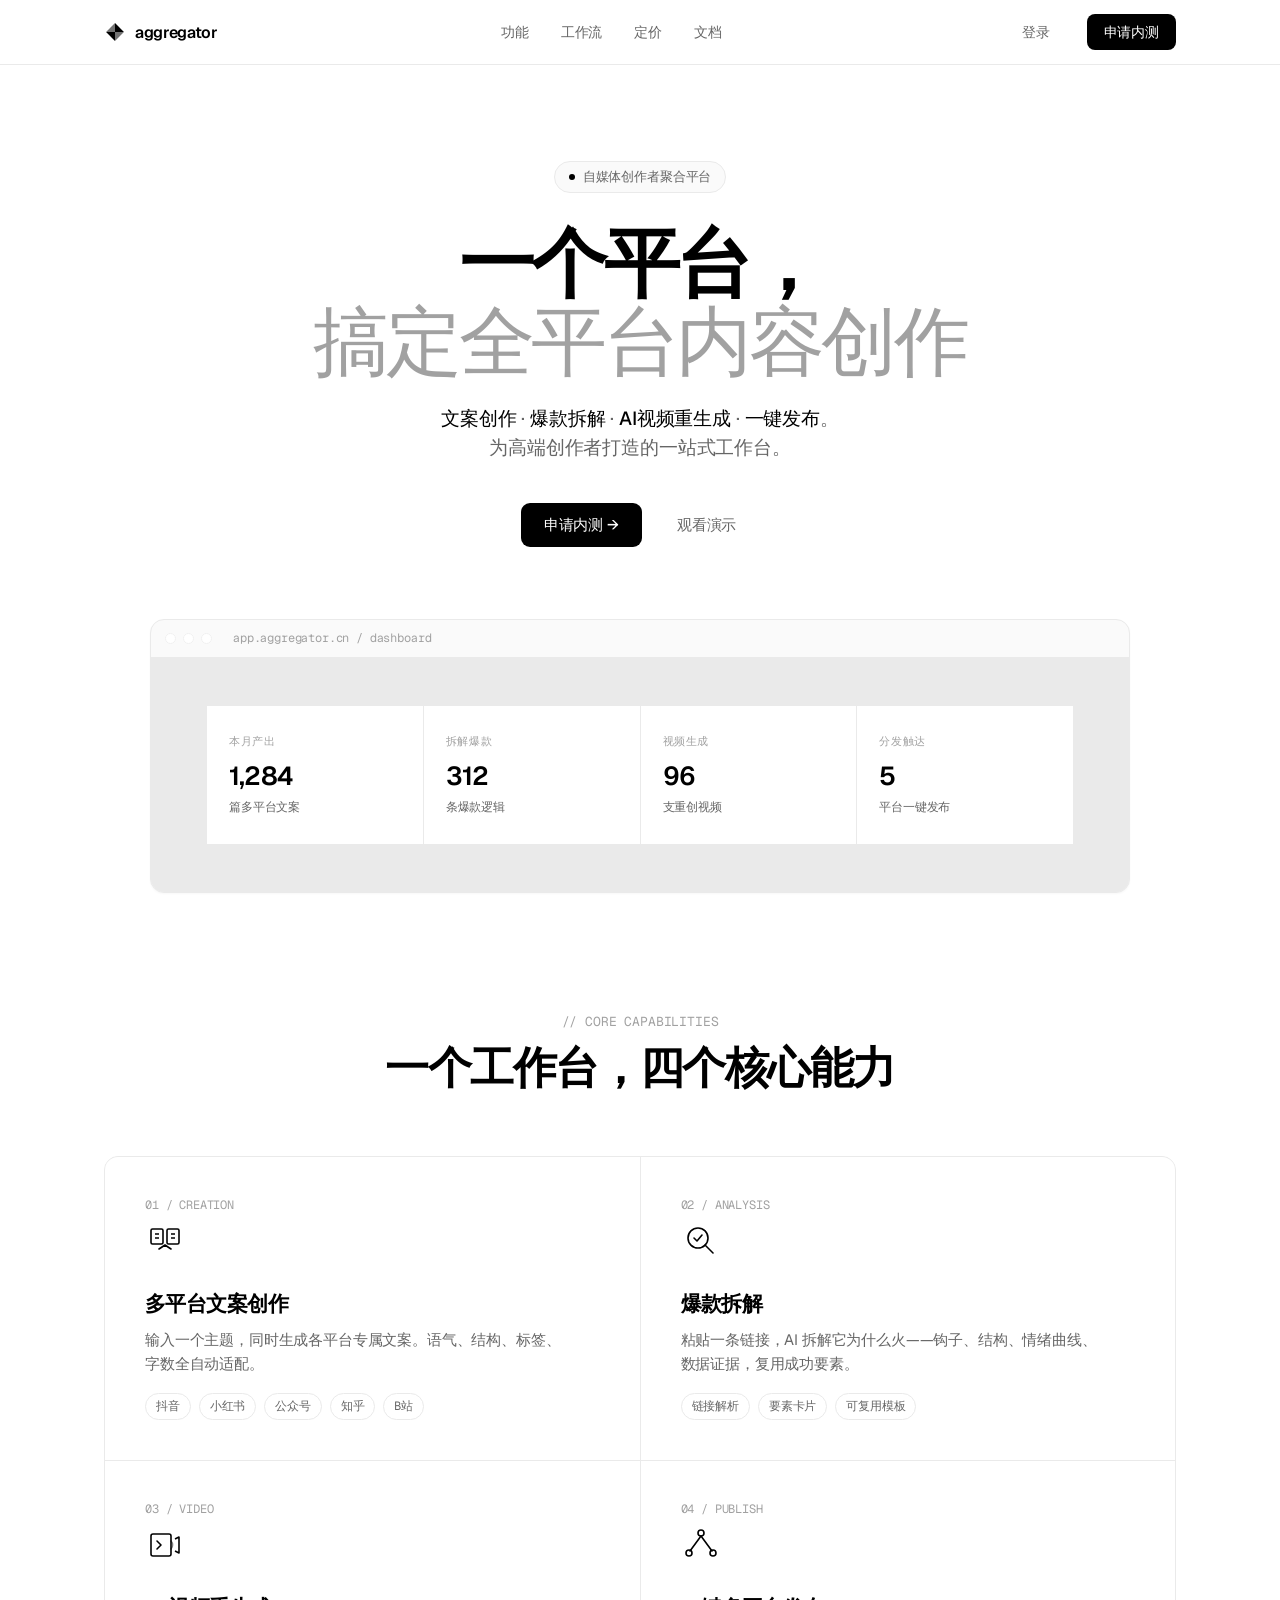
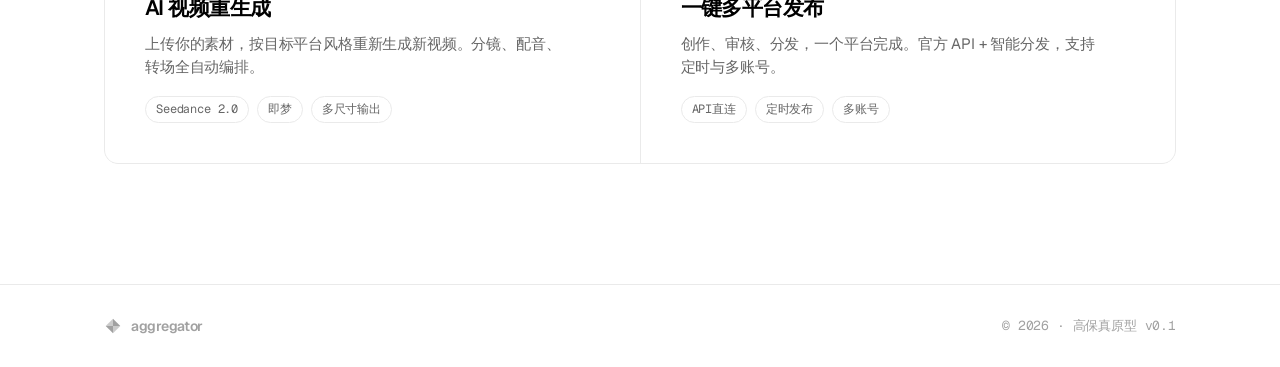
==== prototype/index.html @ a165f109 "feat: 初始化项目 - 高保真原型首屏 + 架构方案 - doc/: 完整技术架构方案 v2（Demo优先·聚合核心） - prototype/index.html: Vercel黑白极简风格首屏" ====
<!DOCTYPE html>
<!--
  aggregator · 首屏 Landing 高保真原型 (Junior pass)
  ============================================================
  ASSUMPTIONS（先说假设，等你确认再迭代）：
  1. 产品名暂用 "aggregator"，Logo 用四瓣风车几何（四向汇聚=聚合）
  2. 风格锁定 Vercel 黑白极简：#000/#FFF/灰阶、Geist 字体、大留白、1px线、负字距、无渐变无emoji
  3. CTA 走"申请内测"（高端产品调性）+ "观看演示"次按钮
  4. 价值主张文案为初稿，待你定稿（见 H1/sub）
  5. 平台图标用黑白几何 SVG，不用 emoji（反 AI slop）
  6. 首屏只做：Nav + Hero + 四功能卡片，后续页（拆解/创作/发布工作台）确认风格后再做
  ============================================================
-->
<html lang="zh-CN">
<head>
<meta charset="UTF-8">
<meta name="viewport" content="width=device-width, initial-scale=1.0">
<title>aggregator — 自媒体创作者聚合平台</title>
<link rel="preconnect" href="https://fonts.googleapis.com">
<link rel="preconnect" href="https://fonts.gstatic.com" crossorigin>
<link href="https://fonts.googleapis.com/css2?family=Geist:wght@100..900&family=Geist+Mono:wght@100..900&display=swap" rel="stylesheet">
<style>
  :root{
    --bg:#fff; --fg:#000; --muted:#666; --faint:#a1a1a1;
    --line:#eaeaea; --line2:#f0f0f0; --hover:#fafafa;
    --ink:#0a0a0a;
  }
  *{margin:0;padding:0;box-sizing:border-box}
  html{scroll-behavior:smooth}
  body{
    font-family:'Geist',-apple-system,BlinkMacSystemFont,'Segoe UI',sans-serif;
    background:var(--bg); color:var(--fg);
    -webkit-font-smoothing:antialiased; text-rendering:optimizeLegibility;
    font-feature-settings:"ss01","cv11";
    letter-spacing:-0.01em;
  }
  a{color:inherit;text-decoration:none}
  .mono{font-family:'Geist Mono',monospace}

  /* ---------- Nav ---------- */
  nav{
    position:sticky; top:0; z-index:50;
    backdrop-filter:saturate(180%) blur(12px);
    background:rgba(255,255,255,0.72);
    border-bottom:1px solid var(--line);
  }
  .nav-inner{
    max-width:1120px; margin:0 auto; height:64px;
    padding:0 24px; display:flex; align-items:center; justify-content:space-between;
  }
  .brand{display:flex;align-items:center;gap:9px;font-weight:600;font-size:16px;letter-spacing:-0.02em}
  .brand svg{width:22px;height:22px}
  .nav-links{display:flex;gap:32px;font-size:14px;color:var(--muted)}
  .nav-links a:hover{color:var(--fg)}
  .nav-right{display:flex;align-items:center;gap:20px;font-size:14px}
  .btn{
    display:inline-flex;align-items:center;gap:6px;
    height:36px; padding:0 16px; border-radius:8px;
    font-size:14px; font-weight:500; cursor:pointer;
    transition:all .15s ease; border:1px solid transparent;
  }
  .btn-dark{background:var(--fg);color:#fff}
  .btn-dark:hover{background:#222;transform:translateY(-1px)}
  .btn-ghost{color:var(--muted)}
  .btn-ghost:hover{color:var(--fg)}

  /* ---------- Hero ---------- */
  .hero{
    max-width:1120px; margin:0 auto; padding:96px 24px 80px;
    text-align:center; position:relative;
  }
  .eyebrow{
    display:inline-flex; align-items:center; gap:8px;
    font-size:13px; color:var(--muted); font-weight:500;
    padding:6px 14px; border:1px solid var(--line); border-radius:999px;
    margin-bottom:32px;
    background:var(--hover);
  }
  .eyebrow .dot{width:6px;height:6px;border-radius:50%;background:var(--fg)}
  h1{
    font-size:clamp(40px,7vw,76px); line-height:1.02; font-weight:600;
    letter-spacing:-0.045em; margin-bottom:24px;
  }
  h1 .accent{color:var(--faint); font-weight:300}
  .sub{
    font-size:19px; line-height:1.55; color:var(--muted);
    max-width:580px; margin:0 auto 40px; font-weight:400;
  }
  .sub b{color:var(--fg);font-weight:500}
  .cta-row{display:flex;gap:12px;justify-content:center;align-items:center}
  .btn-lg{height:44px;padding:0 22px;font-size:15px;border-radius:9px}

  /* 产品预览框（克制线框，不编造截图） */
  .preview{
    max-width:980px; margin:72px auto 0;
    border:1px solid var(--line); border-radius:14px; overflow:hidden;
    background:var(--hover); box-shadow:0 1px 2px rgba(0,0,0,.03);
  }
  .preview-bar{
    height:38px; border-bottom:1px solid var(--line);
    display:flex; align-items:center; gap:7px; padding:0 14px;
  }
  .preview-bar i{width:11px;height:11px;border-radius:50%;border:1px solid var(--line2);background:#fff}
  .preview-bar .url{
    margin-left:14px; font-size:12px; color:var(--faint);
    font-family:'Geist Mono',monospace;
  }
  .preview-body{
    padding:48px 56px; display:grid; grid-template-columns:repeat(4,1fr); gap:1px;
    background:var(--line);
  }
  .preview-cell{background:#fff;padding:28px 22px;text-align:left}
  .preview-cell .k{font-size:11px;color:var(--faint);text-transform:uppercase;letter-spacing:.06em;font-family:'Geist Mono',monospace;margin-bottom:10px}
  .preview-cell .v{font-size:26px;font-weight:600;letter-spacing:-0.03em}
  .preview-cell .d{font-size:12px;color:var(--muted);margin-top:6px}

  /* ---------- Features ---------- */
  .features{max-width:1120px;margin:0 auto;padding:40px 24px 120px}
  .section-head{text-align:center;margin-bottom:64px}
  .section-head .label{font-size:13px;color:var(--faint);font-family:'Geist Mono',monospace;margin-bottom:14px}
  .section-head h2{font-size:clamp(28px,4vw,44px);font-weight:600;letter-spacing:-0.035em;line-height:1.1}
  .grid{display:grid;grid-template-columns:repeat(2,1fr);gap:1px;background:var(--line);border:1px solid var(--line);border-radius:14px;overflow:hidden}
  .card{background:#fff;padding:40px;transition:background .2s ease;cursor:pointer}
  .card:hover{background:var(--hover)}
  .card-ico{width:40px;height:40px;margin-bottom:24px;color:var(--fg)}
  .card .num{font-size:12px;font-family:'Geist Mono',monospace;color:var(--faint);margin-bottom:8px}
  .card h3{font-size:21px;font-weight:600;letter-spacing:-0.025em;margin-bottom:10px}
  .card p{font-size:15px;line-height:1.55;color:var(--muted);max-width:42ch}
  .card .platforms{display:flex;gap:8px;margin-top:18px;flex-wrap:wrap}
  .tag{font-size:12px;color:var(--muted);padding:4px 10px;border:1px solid var(--line);border-radius:999px;font-family:'Geist Mono',monospace}

  /* ---------- Footer ---------- */
  footer{border-top:1px solid var(--line)}
  .foot-inner{max-width:1120px;margin:0 auto;padding:32px 24px;display:flex;justify-content:space-between;align-items:center;font-size:13px;color:var(--faint)}
  .foot-inner .mono{font-family:'Geist Mono',monospace}

  /* 响应式 */
  @media(max-width:760px){
    .nav-links{display:none}
    .preview-body{grid-template-columns:repeat(2,1fr);padding:24px}
    .grid{grid-template-columns:1fr}
    .cta-row{flex-direction:column}
  }
</style>
</head>
<body>

<!-- ========== NAV ========== -->
<nav>
  <div class="nav-inner">
    <a href="#" class="brand">
      <!-- 四瓣风车 Logo：四向汇聚 = 聚合 -->
      <svg viewBox="0 0 32 32" fill="none">
        <path d="M16 3 L29 16 L16 16 Z" fill="currentColor"/>
        <path d="M29 16 L16 29 L16 16 Z" fill="currentColor" opacity=".55"/>
        <path d="M16 29 L3 16 L16 16 Z" fill="currentColor"/>
        <path d="M3 16 L16 3 L16 16 Z" fill="currentColor" opacity=".55"/>
      </svg>
      aggregator
    </a>
    <div class="nav-links">
      <a href="#features">功能</a>
      <a href="#">工作流</a>
      <a href="#">定价</a>
      <a href="#">文档</a>
    </div>
    <div class="nav-right">
      <a href="#" class="btn-ghost btn">登录</a>
      <a href="#" class="btn btn-dark">申请内测</a>
    </div>
  </div>
</nav>

<!-- ========== HERO ========== -->
<section class="hero">
  <span class="eyebrow"><span class="dot"></span> 自媒体创作者聚合平台</span>
  <h1>一个平台，<br><span class="accent">搞定全平台内容创作</span></h1>
  <p class="sub">
    <b>文案创作</b> · <b>爆款拆解</b> · <b>AI视频重生成</b> · <b>一键发布</b>。<br>
    为高端创作者打造的一站式工作台。
  </p>
  <div class="cta-row">
    <a href="#" class="btn btn-dark btn-lg">申请内测 →</a>
    <a href="#" class="btn-ghost btn btn-lg">观看演示</a>
  </div>

  <!-- 克制的产品预览：线框 + 占位指标，不编造 UI 截图 -->
  <div class="preview">
    <div class="preview-bar">
      <i></i><i></i><i></i>
      <span class="url">app.aggregator.cn / dashboard</span>
    </div>
    <div class="preview-body">
      <div class="preview-cell">
        <div class="k">本月产出</div><div class="v">1,284</div><div class="d">篇多平台文案</div>
      </div>
      <div class="preview-cell">
        <div class="k">拆解爆款</div><div class="v">312</div><div class="d">条爆款逻辑</div>
      </div>
      <div class="preview-cell">
        <div class="k">视频生成</div><div class="v">96</div><div class="d">支重创视频</div>
      </div>
      <div class="preview-cell">
        <div class="k">分发触达</div><div class="v">5</div><div class="d">平台一键发布</div>
      </div>
    </div>
  </div>
</section>

<!-- ========== FEATURES ========== -->
<section class="features" id="features">
  <div class="section-head">
    <div class="label">// CORE CAPABILITIES</div>
    <h2>一个工作台，四个核心能力</h2>
  </div>

  <div class="grid">

    <!-- 卡片 1：多平台文案创作 -->
    <div class="card">
      <div class="num">01 / CREATION</div>
      <svg class="card-ico" viewBox="0 0 40 40" fill="none" stroke="currentColor" stroke-width="1.6">
        <rect x="6" y="8" width="12" height="15" rx="1.5"/>
        <rect x="22" y="8" width="12" height="15" rx="1.5"/>
        <path d="M10 13h4 M10 17h4 M26 13h4 M26 17h4"/>
        <path d="M14 28l6-4 6 4" stroke-linecap="round"/>
      </svg>
      <h3>多平台文案创作</h3>
      <p>输入一个主题，同时生成各平台专属文案。语气、结构、标签、字数全自动适配。</p>
      <div class="platforms">
        <span class="tag">抖音</span><span class="tag">小红书</span><span class="tag">公众号</span><span class="tag">知乎</span><span class="tag">B站</span>
      </div>
    </div>

    <!-- 卡片 2：爆款拆解 -->
    <div class="card">
      <div class="num">02 / ANALYSIS</div>
      <svg class="card-ico" viewBox="0 0 40 40" fill="none" stroke="currentColor" stroke-width="1.6">
        <circle cx="17" cy="17" r="10"/>
        <path d="M24 24l8 8" stroke-linecap="round"/>
        <path d="M13 17l3 3 5-6" stroke-linecap="round" stroke-linejoin="round"/>
      </svg>
      <h3>爆款拆解</h3>
      <p>粘贴一条链接，AI 拆解它为什么火——钩子、结构、情绪曲线、数据证据，复用成功要素。</p>
      <div class="platforms">
        <span class="tag">链接解析</span><span class="tag">要素卡片</span><span class="tag">可复用模板</span>
      </div>
    </div>

    <!-- 卡片 3：AI 视频重生成 -->
    <div class="card">
      <div class="num">03 / VIDEO</div>
      <svg class="card-ico" viewBox="0 0 40 40" fill="none" stroke="currentColor" stroke-width="1.6">
        <rect x="6" y="9" width="20" height="22" rx="2"/>
        <path d="M12 16l4 4-4 4" stroke-linecap="round" stroke-linejoin="round"/>
        <path d="M30 14l4-2v16l-4-2" stroke-linejoin="round"/>
        <path d="M26 24a6 6 0 000-8" stroke-linecap="round" opacity=".5"/>
      </svg>
      <h3>AI 视频重生成</h3>
      <p>上传你的素材，按目标平台风格重新生成新视频。分镜、配音、转场全自动编排。</p>
      <div class="platforms">
        <span class="tag">Seedance 2.0</span><span class="tag">即梦</span><span class="tag">多尺寸输出</span>
      </div>
    </div>

    <!-- 卡片 4：一键发布 -->
    <div class="card">
      <div class="num">04 / PUBLISH</div>
      <svg class="card-ico" viewBox="0 0 40 40" fill="none" stroke="currentColor" stroke-width="1.6">
        <circle cx="20" cy="8" r="3"/>
        <circle cx="8" cy="28" r="3"/>
        <circle cx="32" cy="28" r="3"/>
        <path d="M20 11v0 M20 11L9 26 M20 11l11 15" stroke-linecap="round"/>
      </svg>
      <h3>一键多平台发布</h3>
      <p>创作、审核、分发，一个平台完成。官方 API + 智能分发，支持定时与多账号。</p>
      <div class="platforms">
        <span class="tag">API直连</span><span class="tag">定时发布</span><span class="tag">多账号</span>
      </div>
    </div>

  </div>
</section>

<!-- ========== FOOTER ========== -->
<footer>
  <div class="foot-inner">
    <div class="brand" style="font-size:14px">
      <svg viewBox="0 0 32 32" style="width:18px;height:18px"><path d="M16 3 L29 16 L16 16 Z" fill="currentColor"/><path d="M29 16 L16 29 L16 16 Z" fill="currentColor" opacity=".55"/><path d="M16 29 L3 16 L16 16 Z" fill="currentColor"/><path d="M3 16 L16 3 L16 16 Z" fill="currentColor" opacity=".55"/></svg>
      aggregator
    </div>
    <div class="mono">© 2026 · 高保真原型 v0.1</div>
  </div>
</footer>

</body>
</html>
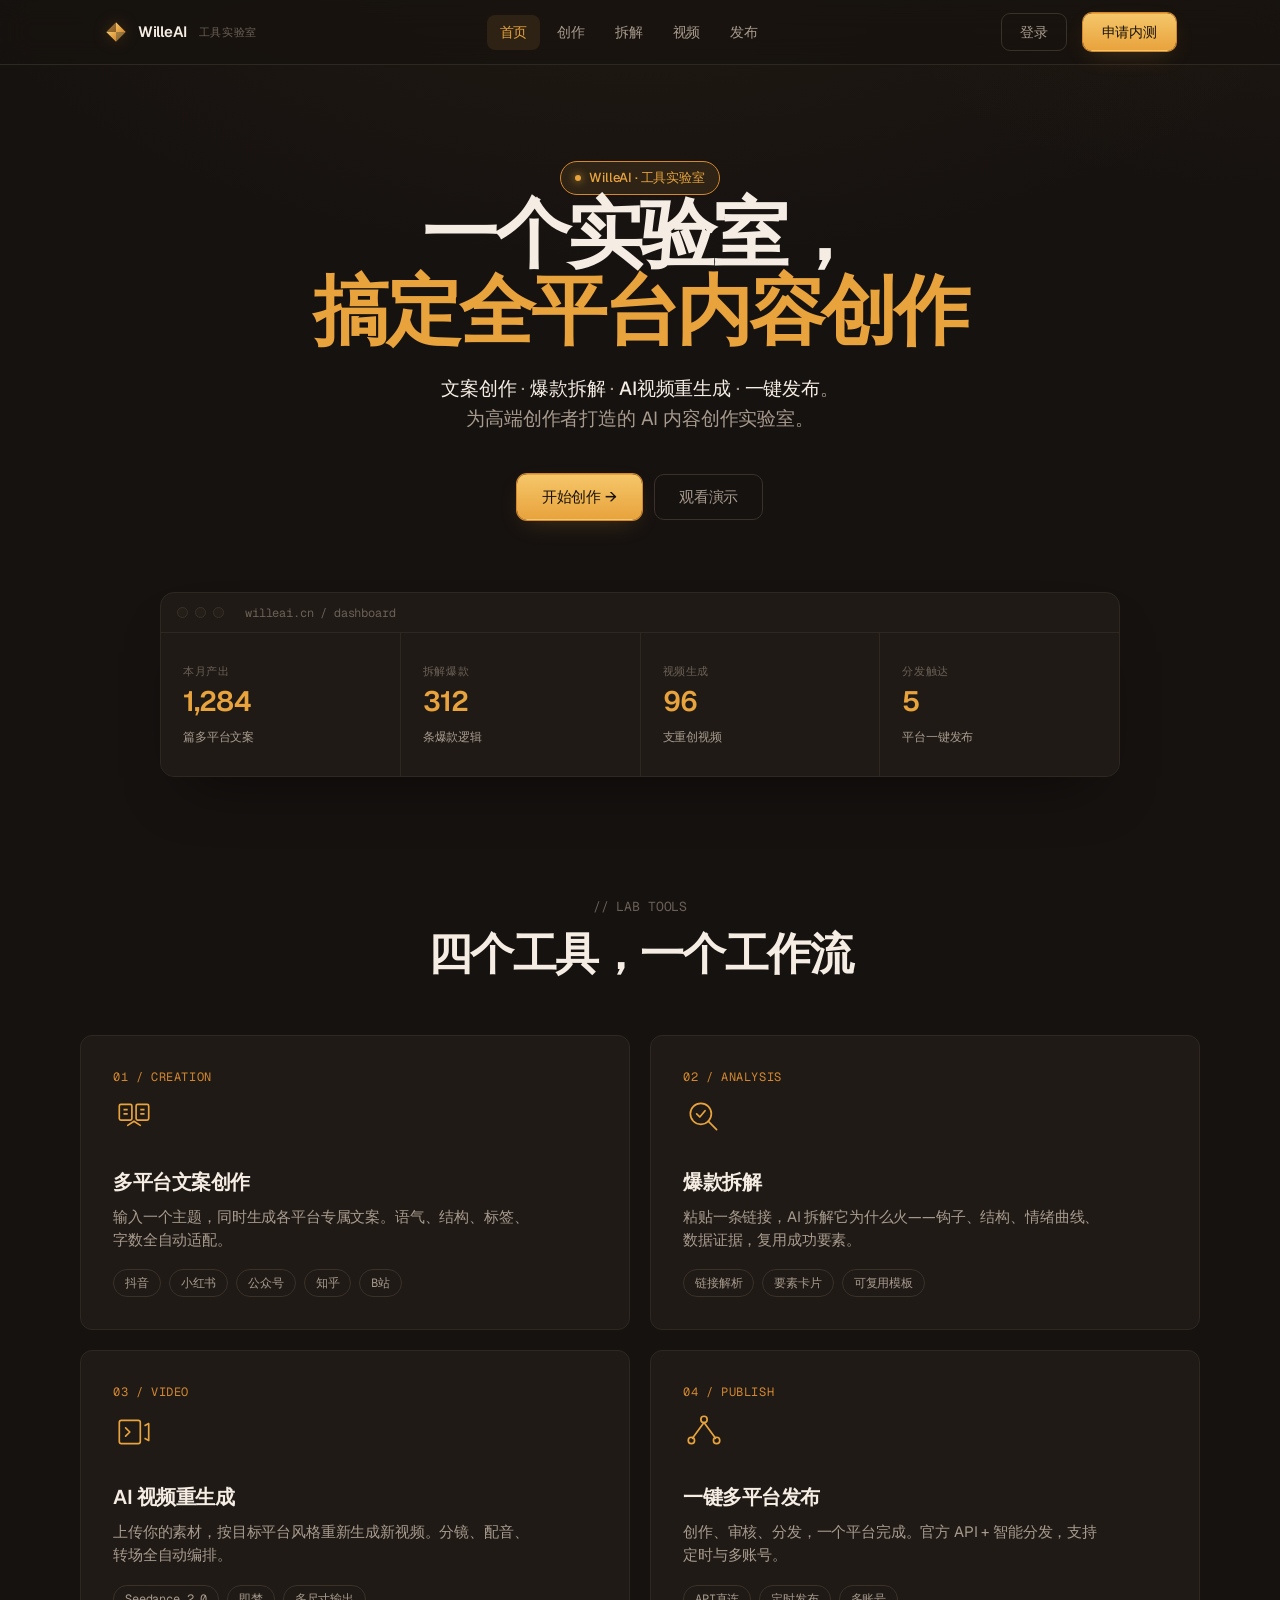
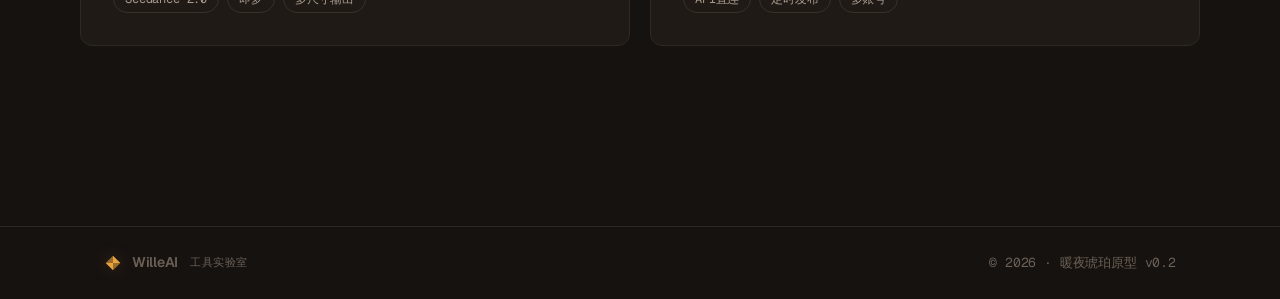
==== commit d513bb81: "feat: 暖夜琥珀设计系统 + 4个功能页面 - 改名 WilleAI工具实验室（原 aggregator） - assets/style.css: 暖夜琥珀共享设计系统（暖黑#161210+琥珀金" ====
--- a/prototype/index.html
+++ b/prototype/index.html
@@ -1,295 +1,168 @@
 <!DOCTYPE html>
-<!--
-  aggregator · 首屏 Landing 高保真原型 (Junior pass)
-  ============================================================
-  ASSUMPTIONS（先说假设，等你确认再迭代）：
-  1. 产品名暂用 "aggregator"，Logo 用四瓣风车几何（四向汇聚=聚合）
-  2. 风格锁定 Vercel 黑白极简：#000/#FFF/灰阶、Geist 字体、大留白、1px线、负字距、无渐变无emoji
-  3. CTA 走"申请内测"（高端产品调性）+ "观看演示"次按钮
-  4. 价值主张文案为初稿，待你定稿（见 H1/sub）
-  5. 平台图标用黑白几何 SVG，不用 emoji（反 AI slop）
-  6. 首屏只做：Nav + Hero + 四功能卡片，后续页（拆解/创作/发布工作台）确认风格后再做
-  ============================================================
--->
 <html lang="zh-CN">
 <head>
 <meta charset="UTF-8">
 <meta name="viewport" content="width=device-width, initial-scale=1.0">
-<title>aggregator — 自媒体创作者聚合平台</title>
+<title>WilleAI工具实验室 — 全平台内容创作实验室</title>
 <link rel="preconnect" href="https://fonts.googleapis.com">
 <link rel="preconnect" href="https://fonts.gstatic.com" crossorigin>
 <link href="https://fonts.googleapis.com/css2?family=Geist:wght@100..900&family=Geist+Mono:wght@100..900&display=swap" rel="stylesheet">
+<link rel="stylesheet" href="assets/style.css">
 <style>
-  :root{
-    --bg:#fff; --fg:#000; --muted:#666; --faint:#a1a1a1;
-    --line:#eaeaea; --line2:#f0f0f0; --hover:#fafafa;
-    --ink:#0a0a0a;
+  /* Landing 页特有 */
+  .hero{text-align:center;padding:96px 0 72px}
+  .hero h1{margin-bottom:24px}
+  .hero .sub{font-size:19px;line-height:1.6;color:var(--text-2);max-width:600px;margin:0 auto 40px}
+  .hero .sub b{color:var(--text);font-weight:500}
+  .cta-row{display:flex;gap:12px;justify-content:center;align-items:center}
+
+  /* 产品预览框（克制线框，暖色） */
+  .preview{
+    max-width:960px;margin:72px auto 0;border:1px solid var(--border);
+    border-radius:14px;overflow:hidden;background:var(--bg-2);
+    box-shadow:0 30px 60px -30px rgba(0,0,0,.6);
   }
-  *{margin:0;padding:0;box-sizing:border-box}
-  html{scroll-behavior:smooth}
-  body{
-    font-family:'Geist',-apple-system,BlinkMacSystemFont,'Segoe UI',sans-serif;
-    background:var(--bg); color:var(--fg);
-    -webkit-font-smoothing:antialiased; text-rendering:optimizeLegibility;
-    font-feature-settings:"ss01","cv11";
-    letter-spacing:-0.01em;
-  }
-  a{color:inherit;text-decoration:none}
-  .mono{font-family:'Geist Mono',monospace}
+  .preview-bar{height:40px;border-bottom:1px solid var(--border);display:flex;align-items:center;gap:7px;padding:0 16px}
+  .preview-bar i{width:11px;height:11px;border-radius:50%;border:1px solid var(--border-2);background:var(--bg-3)}
+  .preview-bar .url{margin-left:14px;font-size:12px;color:var(--text-3);font-family:'Geist Mono',monospace}
+  .preview-body{display:grid;grid-template-columns:repeat(4,1fr);gap:1px;background:var(--border)}
+  .pv-cell{background:var(--bg-2);padding:30px 22px;text-align:left}
+  .pv-cell .v{font-size:28px;font-weight:600;letter-spacing:-0.03em;color:var(--gold)}
+  .pv-cell .d{font-size:12px;color:var(--text-2);margin-top:6px}
 
-  /* ---------- Nav ---------- */
-  nav{
-    position:sticky; top:0; z-index:50;
-    backdrop-filter:saturate(180%) blur(12px);
-    background:rgba(255,255,255,0.72);
-    border-bottom:1px solid var(--line);
-  }
-  .nav-inner{
-    max-width:1120px; margin:0 auto; height:64px;
-    padding:0 24px; display:flex; align-items:center; justify-content:space-between;
-  }
-  .brand{display:flex;align-items:center;gap:9px;font-weight:600;font-size:16px;letter-spacing:-0.02em}
-  .brand svg{width:22px;height:22px}
-  .nav-links{display:flex;gap:32px;font-size:14px;color:var(--muted)}
-  .nav-links a:hover{color:var(--fg)}
-  .nav-right{display:flex;align-items:center;gap:20px;font-size:14px}
-  .btn{
-    display:inline-flex;align-items:center;gap:6px;
-    height:36px; padding:0 16px; border-radius:8px;
-    font-size:14px; font-weight:500; cursor:pointer;
-    transition:all .15s ease; border:1px solid transparent;
-  }
-  .btn-dark{background:var(--fg);color:#fff}
-  .btn-dark:hover{background:#222;transform:translateY(-1px)}
-  .btn-ghost{color:var(--muted)}
-  .btn-ghost:hover{color:var(--fg)}
-
-  /* ---------- Hero ---------- */
-  .hero{
-    max-width:1120px; margin:0 auto; padding:96px 24px 80px;
-    text-align:center; position:relative;
-  }
-  .eyebrow{
-    display:inline-flex; align-items:center; gap:8px;
-    font-size:13px; color:var(--muted); font-weight:500;
-    padding:6px 14px; border:1px solid var(--line); border-radius:999px;
-    margin-bottom:32px;
-    background:var(--hover);
-  }
-  .eyebrow .dot{width:6px;height:6px;border-radius:50%;background:var(--fg)}
-  h1{
-    font-size:clamp(40px,7vw,76px); line-height:1.02; font-weight:600;
-    letter-spacing:-0.045em; margin-bottom:24px;
-  }
-  h1 .accent{color:var(--faint); font-weight:300}
-  .sub{
-    font-size:19px; line-height:1.55; color:var(--muted);
-    max-width:580px; margin:0 auto 40px; font-weight:400;
-  }
-  .sub b{color:var(--fg);font-weight:500}
-  .cta-row{display:flex;gap:12px;justify-content:center;align-items:center}
-  .btn-lg{height:44px;padding:0 22px;font-size:15px;border-radius:9px}
-
-  /* 产品预览框（克制线框，不编造截图） */
-  .preview{
-    max-width:980px; margin:72px auto 0;
-    border:1px solid var(--line); border-radius:14px; overflow:hidden;
-    background:var(--hover); box-shadow:0 1px 2px rgba(0,0,0,.03);
-  }
-  .preview-bar{
-    height:38px; border-bottom:1px solid var(--line);
-    display:flex; align-items:center; gap:7px; padding:0 14px;
-  }
-  .preview-bar i{width:11px;height:11px;border-radius:50%;border:1px solid var(--line2);background:#fff}
-  .preview-bar .url{
-    margin-left:14px; font-size:12px; color:var(--faint);
-    font-family:'Geist Mono',monospace;
-  }
-  .preview-body{
-    padding:48px 56px; display:grid; grid-template-columns:repeat(4,1fr); gap:1px;
-    background:var(--line);
-  }
-  .preview-cell{background:#fff;padding:28px 22px;text-align:left}
-  .preview-cell .k{font-size:11px;color:var(--faint);text-transform:uppercase;letter-spacing:.06em;font-family:'Geist Mono',monospace;margin-bottom:10px}
-  .preview-cell .v{font-size:26px;font-weight:600;letter-spacing:-0.03em}
-  .preview-cell .d{font-size:12px;color:var(--muted);margin-top:6px}
-
-  /* ---------- Features ---------- */
-  .features{max-width:1120px;margin:0 auto;padding:40px 24px 120px}
-  .section-head{text-align:center;margin-bottom:64px}
-  .section-head .label{font-size:13px;color:var(--faint);font-family:'Geist Mono',monospace;margin-bottom:14px}
-  .section-head h2{font-size:clamp(28px,4vw,44px);font-weight:600;letter-spacing:-0.035em;line-height:1.1}
-  .grid{display:grid;grid-template-columns:repeat(2,1fr);gap:1px;background:var(--line);border:1px solid var(--line);border-radius:14px;overflow:hidden}
-  .card{background:#fff;padding:40px;transition:background .2s ease;cursor:pointer}
-  .card:hover{background:var(--hover)}
-  .card-ico{width:40px;height:40px;margin-bottom:24px;color:var(--fg)}
-  .card .num{font-size:12px;font-family:'Geist Mono',monospace;color:var(--faint);margin-bottom:8px}
-  .card h3{font-size:21px;font-weight:600;letter-spacing:-0.025em;margin-bottom:10px}
-  .card p{font-size:15px;line-height:1.55;color:var(--muted);max-width:42ch}
-  .card .platforms{display:flex;gap:8px;margin-top:18px;flex-wrap:wrap}
-  .tag{font-size:12px;color:var(--muted);padding:4px 10px;border:1px solid var(--line);border-radius:999px;font-family:'Geist Mono',monospace}
-
-  /* ---------- Footer ---------- */
-  footer{border-top:1px solid var(--line)}
-  .foot-inner{max-width:1120px;margin:0 auto;padding:32px 24px;display:flex;justify-content:space-between;align-items:center;font-size:13px;color:var(--faint)}
-  .foot-inner .mono{font-family:'Geist Mono',monospace}
-
-  /* 响应式 */
-  @media(max-width:760px){
-    .nav-links{display:none}
-    .preview-body{grid-template-columns:repeat(2,1fr);padding:24px}
-    .grid{grid-template-columns:1fr}
-    .cta-row{flex-direction:column}
-  }
+  .features{padding:48px 0 100px}
+  .feat-card{cursor:pointer}
+  .feat-card .ico{width:42px;height:42px;margin-bottom:22px;color:var(--gold)}
+  .feat-card .num{font-size:12px;font-family:'Geist Mono',monospace;color:var(--gold-3);margin-bottom:10px;letter-spacing:.05em}
+  .feat-card p{font-size:15px;line-height:1.55;color:var(--text-2);max-width:42ch;margin-top:8px}
+  .feat-card .tags{display:flex;gap:8px;margin-top:18px;flex-wrap:wrap}
 </style>
 </head>
 <body>
 
 <!-- ========== NAV ========== -->
-<nav>
-  <div class="nav-inner">
-    <a href="#" class="brand">
-      <!-- 四瓣风车 Logo：四向汇聚 = 聚合 -->
-      <svg viewBox="0 0 32 32" fill="none">
-        <path d="M16 3 L29 16 L16 16 Z" fill="currentColor"/>
-        <path d="M29 16 L16 29 L16 16 Z" fill="currentColor" opacity=".55"/>
-        <path d="M16 29 L3 16 L16 16 Z" fill="currentColor"/>
-        <path d="M3 16 L16 3 L16 16 Z" fill="currentColor" opacity=".55"/>
+<nav class="nav">
+  <div class="wrap nav-inner">
+    <a href="index.html" class="brand">
+      <svg viewBox="0 0 32 32" class="logo" fill="none">
+        <defs><linearGradient id="lg" x1="0" y1="0" x2="1" y2="1">
+          <stop offset="0" stop-color="#F5C669"/><stop offset="1" stop-color="#D4882E"/>
+        </linearGradient></defs>
+        <path d="M16 3 L29 16 L16 16 Z" fill="url(#lg)"/>
+        <path d="M29 16 L16 29 L16 16 Z" fill="url(#lg)" opacity=".6"/>
+        <path d="M16 29 L3 16 L16 16 Z" fill="url(#lg)"/>
+        <path d="M3 16 L16 3 L16 16 Z" fill="url(#lg)" opacity=".6"/>
       </svg>
-      aggregator
+      WilleAI <span class="sub">工具实验室</span>
     </a>
     <div class="nav-links">
-      <a href="#features">功能</a>
-      <a href="#">工作流</a>
-      <a href="#">定价</a>
-      <a href="#">文档</a>
+      <a href="index.html" class="active">首页</a>
+      <a href="create.html">创作</a>
+      <a href="analyze.html">拆解</a>
+      <a href="video.html">视频</a>
+      <a href="publish.html">发布</a>
     </div>
     <div class="nav-right">
-      <a href="#" class="btn-ghost btn">登录</a>
-      <a href="#" class="btn btn-dark">申请内测</a>
+      <a href="#" class="btn btn-ghost">登录</a>
+      <a href="#" class="btn btn-gold">申请内测</a>
     </div>
   </div>
 </nav>
 
 <!-- ========== HERO ========== -->
-<section class="hero">
-  <span class="eyebrow"><span class="dot"></span> 自媒体创作者聚合平台</span>
-  <h1>一个平台，<br><span class="accent">搞定全平台内容创作</span></h1>
+<section class="wrap hero">
+  <span class="eyebrow"><span class="dot"></span> WilleAI · 工具实验室</span>
+  <h1>一个实验室，<br><span class="accent">搞定全平台内容创作</span></h1>
   <p class="sub">
     <b>文案创作</b> · <b>爆款拆解</b> · <b>AI视频重生成</b> · <b>一键发布</b>。<br>
-    为高端创作者打造的一站式工作台。
+    为高端创作者打造的 AI 内容创作实验室。
   </p>
   <div class="cta-row">
-    <a href="#" class="btn btn-dark btn-lg">申请内测 →</a>
-    <a href="#" class="btn-ghost btn btn-lg">观看演示</a>
+    <a href="create.html" class="btn btn-gold btn-lg">开始创作 →</a>
+    <a href="#" class="btn btn-ghost btn-lg">观看演示</a>
   </div>
 
-  <!-- 克制的产品预览：线框 + 占位指标，不编造 UI 截图 -->
   <div class="preview">
     <div class="preview-bar">
       <i></i><i></i><i></i>
-      <span class="url">app.aggregator.cn / dashboard</span>
+      <span class="url">willeai.cn / dashboard</span>
     </div>
     <div class="preview-body">
-      <div class="preview-cell">
-        <div class="k">本月产出</div><div class="v">1,284</div><div class="d">篇多平台文案</div>
-      </div>
-      <div class="preview-cell">
-        <div class="k">拆解爆款</div><div class="v">312</div><div class="d">条爆款逻辑</div>
-      </div>
-      <div class="preview-cell">
-        <div class="k">视频生成</div><div class="v">96</div><div class="d">支重创视频</div>
-      </div>
-      <div class="preview-cell">
-        <div class="k">分发触达</div><div class="v">5</div><div class="d">平台一键发布</div>
-      </div>
+      <div class="pv-cell"><div class="k">本月产出</div><div class="v">1,284</div><div class="d">篇多平台文案</div></div>
+      <div class="pv-cell"><div class="k">拆解爆款</div><div class="v">312</div><div class="d">条爆款逻辑</div></div>
+      <div class="pv-cell"><div class="k">视频生成</div><div class="v">96</div><div class="d">支重创视频</div></div>
+      <div class="pv-cell"><div class="k">分发触达</div><div class="v">5</div><div class="d">平台一键发布</div></div>
     </div>
   </div>
 </section>
 
 <!-- ========== FEATURES ========== -->
-<section class="features" id="features">
+<section class="wrap features">
   <div class="section-head">
-    <div class="label">// CORE CAPABILITIES</div>
-    <h2>一个工作台，四个核心能力</h2>
+    <div class="label">// LAB TOOLS</div>
+    <h2>四个工具，一个工作流</h2>
   </div>
 
-  <div class="grid">
+  <div class="grid-2">
 
-    <!-- 卡片 1：多平台文案创作 -->
-    <div class="card">
+    <a href="create.html" class="card card-hover feat-card">
       <div class="num">01 / CREATION</div>
-      <svg class="card-ico" viewBox="0 0 40 40" fill="none" stroke="currentColor" stroke-width="1.6">
-        <rect x="6" y="8" width="12" height="15" rx="1.5"/>
-        <rect x="22" y="8" width="12" height="15" rx="1.5"/>
-        <path d="M10 13h4 M10 17h4 M26 13h4 M26 17h4"/>
-        <path d="M14 28l6-4 6 4" stroke-linecap="round"/>
+      <svg class="ico" viewBox="0 0 40 40" fill="none" stroke="currentColor" stroke-width="1.6">
+        <rect x="6" y="8" width="12" height="15" rx="1.5"/><rect x="22" y="8" width="12" height="15" rx="1.5"/>
+        <path d="M10 13h4 M10 17h4 M26 13h4 M26 17h4"/><path d="M14 28l6-4 6 4" stroke-linecap="round"/>
       </svg>
       <h3>多平台文案创作</h3>
       <p>输入一个主题，同时生成各平台专属文案。语气、结构、标签、字数全自动适配。</p>
-      <div class="platforms">
-        <span class="tag">抖音</span><span class="tag">小红书</span><span class="tag">公众号</span><span class="tag">知乎</span><span class="tag">B站</span>
-      </div>
-    </div>
+      <div class="tags"><span class="tag">抖音</span><span class="tag">小红书</span><span class="tag">公众号</span><span class="tag">知乎</span><span class="tag">B站</span></div>
+    </a>
 
-    <!-- 卡片 2：爆款拆解 -->
-    <div class="card">
+    <a href="analyze.html" class="card card-hover feat-card">
       <div class="num">02 / ANALYSIS</div>
-      <svg class="card-ico" viewBox="0 0 40 40" fill="none" stroke="currentColor" stroke-width="1.6">
-        <circle cx="17" cy="17" r="10"/>
-        <path d="M24 24l8 8" stroke-linecap="round"/>
+      <svg class="ico" viewBox="0 0 40 40" fill="none" stroke="currentColor" stroke-width="1.6">
+        <circle cx="17" cy="17" r="10"/><path d="M24 24l8 8" stroke-linecap="round"/>
         <path d="M13 17l3 3 5-6" stroke-linecap="round" stroke-linejoin="round"/>
       </svg>
       <h3>爆款拆解</h3>
       <p>粘贴一条链接，AI 拆解它为什么火——钩子、结构、情绪曲线、数据证据，复用成功要素。</p>
-      <div class="platforms">
-        <span class="tag">链接解析</span><span class="tag">要素卡片</span><span class="tag">可复用模板</span>
-      </div>
-    </div>
+      <div class="tags"><span class="tag">链接解析</span><span class="tag">要素卡片</span><span class="tag">可复用模板</span></div>
+    </a>
 
-    <!-- 卡片 3：AI 视频重生成 -->
-    <div class="card">
+    <a href="video.html" class="card card-hover feat-card">
       <div class="num">03 / VIDEO</div>
-      <svg class="card-ico" viewBox="0 0 40 40" fill="none" stroke="currentColor" stroke-width="1.6">
-        <rect x="6" y="9" width="20" height="22" rx="2"/>
-        <path d="M12 16l4 4-4 4" stroke-linecap="round" stroke-linejoin="round"/>
+      <svg class="ico" viewBox="0 0 40 40" fill="none" stroke="currentColor" stroke-width="1.6">
+        <rect x="6" y="9" width="20" height="22" rx="2"/><path d="M12 16l4 4-4 4" stroke-linecap="round" stroke-linejoin="round"/>
         <path d="M30 14l4-2v16l-4-2" stroke-linejoin="round"/>
-        <path d="M26 24a6 6 0 000-8" stroke-linecap="round" opacity=".5"/>
       </svg>
       <h3>AI 视频重生成</h3>
       <p>上传你的素材，按目标平台风格重新生成新视频。分镜、配音、转场全自动编排。</p>
-      <div class="platforms">
-        <span class="tag">Seedance 2.0</span><span class="tag">即梦</span><span class="tag">多尺寸输出</span>
-      </div>
-    </div>
+      <div class="tags"><span class="tag">Seedance 2.0</span><span class="tag">即梦</span><span class="tag">多尺寸输出</span></div>
+    </a>
 
-    <!-- 卡片 4：一键发布 -->
-    <div class="card">
+    <a href="publish.html" class="card card-hover feat-card">
       <div class="num">04 / PUBLISH</div>
-      <svg class="card-ico" viewBox="0 0 40 40" fill="none" stroke="currentColor" stroke-width="1.6">
-        <circle cx="20" cy="8" r="3"/>
-        <circle cx="8" cy="28" r="3"/>
-        <circle cx="32" cy="28" r="3"/>
-        <path d="M20 11v0 M20 11L9 26 M20 11l11 15" stroke-linecap="round"/>
+      <svg class="ico" viewBox="0 0 40 40" fill="none" stroke="currentColor" stroke-width="1.6">
+        <circle cx="20" cy="8" r="3"/><circle cx="8" cy="28" r="3"/><circle cx="32" cy="28" r="3"/>
+        <path d="M20 11L9 26 M20 11l11 15" stroke-linecap="round"/>
       </svg>
       <h3>一键多平台发布</h3>
       <p>创作、审核、分发，一个平台完成。官方 API + 智能分发，支持定时与多账号。</p>
-      <div class="platforms">
-        <span class="tag">API直连</span><span class="tag">定时发布</span><span class="tag">多账号</span>
-      </div>
-    </div>
+      <div class="tags"><span class="tag">API直连</span><span class="tag">定时发布</span><span class="tag">多账号</span></div>
+    </a>
 
   </div>
 </section>
 
 <!-- ========== FOOTER ========== -->
 <footer>
-  <div class="foot-inner">
+  <div class="wrap foot-inner">
     <div class="brand" style="font-size:14px">
-      <svg viewBox="0 0 32 32" style="width:18px;height:18px"><path d="M16 3 L29 16 L16 16 Z" fill="currentColor"/><path d="M29 16 L16 29 L16 16 Z" fill="currentColor" opacity=".55"/><path d="M16 29 L3 16 L16 16 Z" fill="currentColor"/><path d="M3 16 L16 3 L16 16 Z" fill="currentColor" opacity=".55"/></svg>
-      aggregator
+      <svg viewBox="0 0 32 32" class="logo" style="width:18px;height:18px" fill="#E8A33D">
+        <path d="M16 3 L29 16 L16 16 Z"/><path d="M29 16 L16 29 L16 16 Z" opacity=".6"/>
+        <path d="M16 29 L3 16 L16 16 Z"/><path d="M3 16 L16 3 L16 16 Z" opacity=".6"/>
+      </svg>
+      WilleAI <span class="sub">工具实验室</span>
     </div>
-    <div class="mono">© 2026 · 高保真原型 v0.1</div>
+    <div class="mono">© 2026 · 暖夜琥珀原型 v0.2</div>
   </div>
 </footer>
 
--- a/prototype/assets/style.css
+++ b/prototype/assets/style.css
@@ -0,0 +1,153 @@
+/* ============================================================
+   WilleAI工具实验室 · 暖夜琥珀设计系统
+   Amber-on-WarmBlack · 共享样式
+   ============================================================ */
+
+:root{
+  /* 暖夜底色 */
+  --bg:        #161210;
+  --bg-2:      #1F1A16;
+  --bg-3:      #241E18;
+  --bg-nav:    rgba(22,18,16,.72);
+  --border:    #2E2820;
+  --border-2:  #3A3128;
+
+  /* 琥珀金 */
+  --gold:      #E8A33D;
+  --gold-2:    #F5C669;
+  --gold-3:    #D4882E;
+  --glow:      rgba(232,163,61,.25);
+  --glow-soft: rgba(232,163,61,.10);
+
+  /* 文字 */
+  --text:      #F5EDE3;
+  --text-2:    #A89B8E;
+  --text-3:    #6B6056;
+
+  --radius:   12px;
+  --maxw:     1120px;
+  --ease:     .18s cubic-bezier(.4,0,.2,1);
+}
+
+*{margin:0;padding:0;box-sizing:border-box}
+html{scroll-behavior:smooth}
+body{
+  font-family:'Geist',-apple-system,BlinkMacSystemFont,'Segoe UI','PingFang SC','Microsoft YaHei',sans-serif;
+  background:var(--bg);
+  color:var(--text);
+  -webkit-font-smoothing:antialiased;
+  text-rendering:optimizeLegibility;
+  letter-spacing:-0.01em;
+  line-height:1.5;
+  /* 暖光氛围 */
+  background-image:
+    radial-gradient(1200px 600px at 50% -10%, rgba(232,163,61,.06), transparent 60%),
+    radial-gradient(800px 400px at 100% 0%, rgba(212,136,46,.04), transparent 50%);
+  background-attachment:fixed;
+}
+a{color:inherit;text-decoration:none}
+.mono{font-family:'Geist Mono','SF Mono',monospace}
+
+/* ---------- 容器 ---------- */
+.wrap{max-width:var(--maxw);margin:0 auto;padding:0 24px}
+
+/* ---------- Nav ---------- */
+.nav{
+  position:sticky;top:0;z-index:50;
+  backdrop-filter:saturate(180%) blur(14px);
+  background:var(--bg-nav);
+  border-bottom:1px solid var(--border);
+}
+.nav-inner{height:64px;display:flex;align-items:center;justify-content:space-between}
+.brand{display:flex;align-items:center;gap:10px;font-weight:600;font-size:15px;letter-spacing:-0.02em}
+.brand .logo{width:24px;height:24px;filter:drop-shadow(0 0 8px var(--glow))}
+.brand .sub{font-size:11px;color:var(--text-3);font-weight:400;letter-spacing:.05em;margin-left:2px}
+.nav-links{display:flex;gap:4px}
+.nav-links a{
+  font-size:14px;color:var(--text-2);padding:7px 13px;border-radius:8px;
+  transition:var(--ease);font-weight:450;
+}
+.nav-links a:hover{color:var(--text);background:var(--bg-3)}
+.nav-links a.active{color:var(--gold);background:var(--glow-soft)}
+.nav-right{display:flex;align-items:center;gap:16px}
+
+/* ---------- Button ---------- */
+.btn{
+  display:inline-flex;align-items:center;gap:7px;
+  height:38px;padding:0 18px;border-radius:9px;
+  font-size:14px;font-weight:500;cursor:pointer;
+  transition:var(--ease);border:1px solid transparent;
+  font-family:inherit;white-space:nowrap;
+}
+.btn-gold{
+  background:linear-gradient(180deg,var(--gold-2),var(--gold));
+  color:#1a1208;box-shadow:0 0 0 1px var(--gold-3),0 8px 24px -8px var(--glow);
+}
+.btn-gold:hover{transform:translateY(-1px);box-shadow:0 0 0 1px var(--gold-2),0 12px 28px -8px var(--glow)}
+.btn-ghost{color:var(--text-2);border:1px solid var(--border-2)}
+.btn-ghost:hover{color:var(--text);border-color:var(--gold);background:var(--glow-soft)}
+.btn-lg{height:46px;padding:0 24px;font-size:15px;border-radius:10px}
+
+/* ---------- Card ---------- */
+.card{
+  background:var(--bg-2);
+  border:1px solid var(--border);
+  border-radius:var(--radius);
+  padding:32px;
+  transition:var(--ease);
+}
+.card-hover:hover{
+  border-color:var(--border-2);
+  background:var(--bg-3);
+  box-shadow:0 0 0 1px var(--glow-soft),0 20px 40px -20px rgba(0,0,0,.5);
+}
+.grid-2{display:grid;grid-template-columns:repeat(2,1fr);gap:20px}
+.grid-4{display:grid;grid-template-columns:repeat(4,1fr);gap:20px}
+
+/* ---------- Badge / Tag ---------- */
+.tag{
+  display:inline-flex;align-items:center;font-size:12px;
+  color:var(--text-2);padding:4px 11px;border:1px solid var(--border-2);
+  border-radius:999px;font-family:'Geist Mono',monospace;
+}
+.tag-gold{color:var(--gold);border-color:var(--gold-3);background:var(--glow-soft)}
+.eyebrow{
+  display:inline-flex;align-items:center;gap:8px;
+  font-size:13px;color:var(--gold);font-weight:500;
+  padding:6px 14px;border:1px solid var(--gold-3);border-radius:999px;
+  background:var(--glow-soft);
+}
+.eyebrow .dot{width:6px;height:6px;border-radius:50%;background:var(--gold);box-shadow:0 0 8px var(--gold)}
+
+/* ---------- 排版 ---------- */
+h1{font-size:clamp(40px,7vw,76px);line-height:1.02;font-weight:600;letter-spacing:-0.045em}
+h2{font-size:clamp(28px,4vw,44px);font-weight:600;letter-spacing:-0.035em;line-height:1.1}
+h3{font-size:20px;font-weight:600;letter-spacing:-0.025em}
+.accent{color:var(--gold)}
+.faint{color:var(--text-3)}
+.muted{color:var(--text-2)}
+.label{font-size:13px;color:var(--text-3);font-family:'Geist Mono',monospace}
+.k{font-size:11px;color:var(--text-3);text-transform:uppercase;letter-spacing:.06em;font-family:'Geist Mono',monospace}
+
+/* ---------- Input ---------- */
+.input{
+  width:100%;background:var(--bg-3);border:1px solid var(--border-2);
+  border-radius:10px;padding:13px 16px;color:var(--text);font-size:14px;
+  font-family:inherit;transition:var(--ease);
+}
+.input:focus{outline:none;border-color:var(--gold);box-shadow:0 0 0 3px var(--glow-soft)}
+.input::placeholder{color:var(--text-3)}
+
+/* ---------- 页脚 ---------- */
+footer{border-top:1px solid var(--border);margin-top:80px}
+.foot-inner{height:72px;display:flex;align-items:center;justify-content:space-between;font-size:13px;color:var(--text-3)}
+
+/* ---------- 工具：section head ---------- */
+.section-head{text-align:center;margin-bottom:56px}
+.section-head .label{margin-bottom:14px}
+
+/* ---------- 响应式 ---------- */
+@media(max-width:760px){
+  .nav-links{display:none}
+  .grid-2,.grid-4{grid-template-columns:1fr}
+}
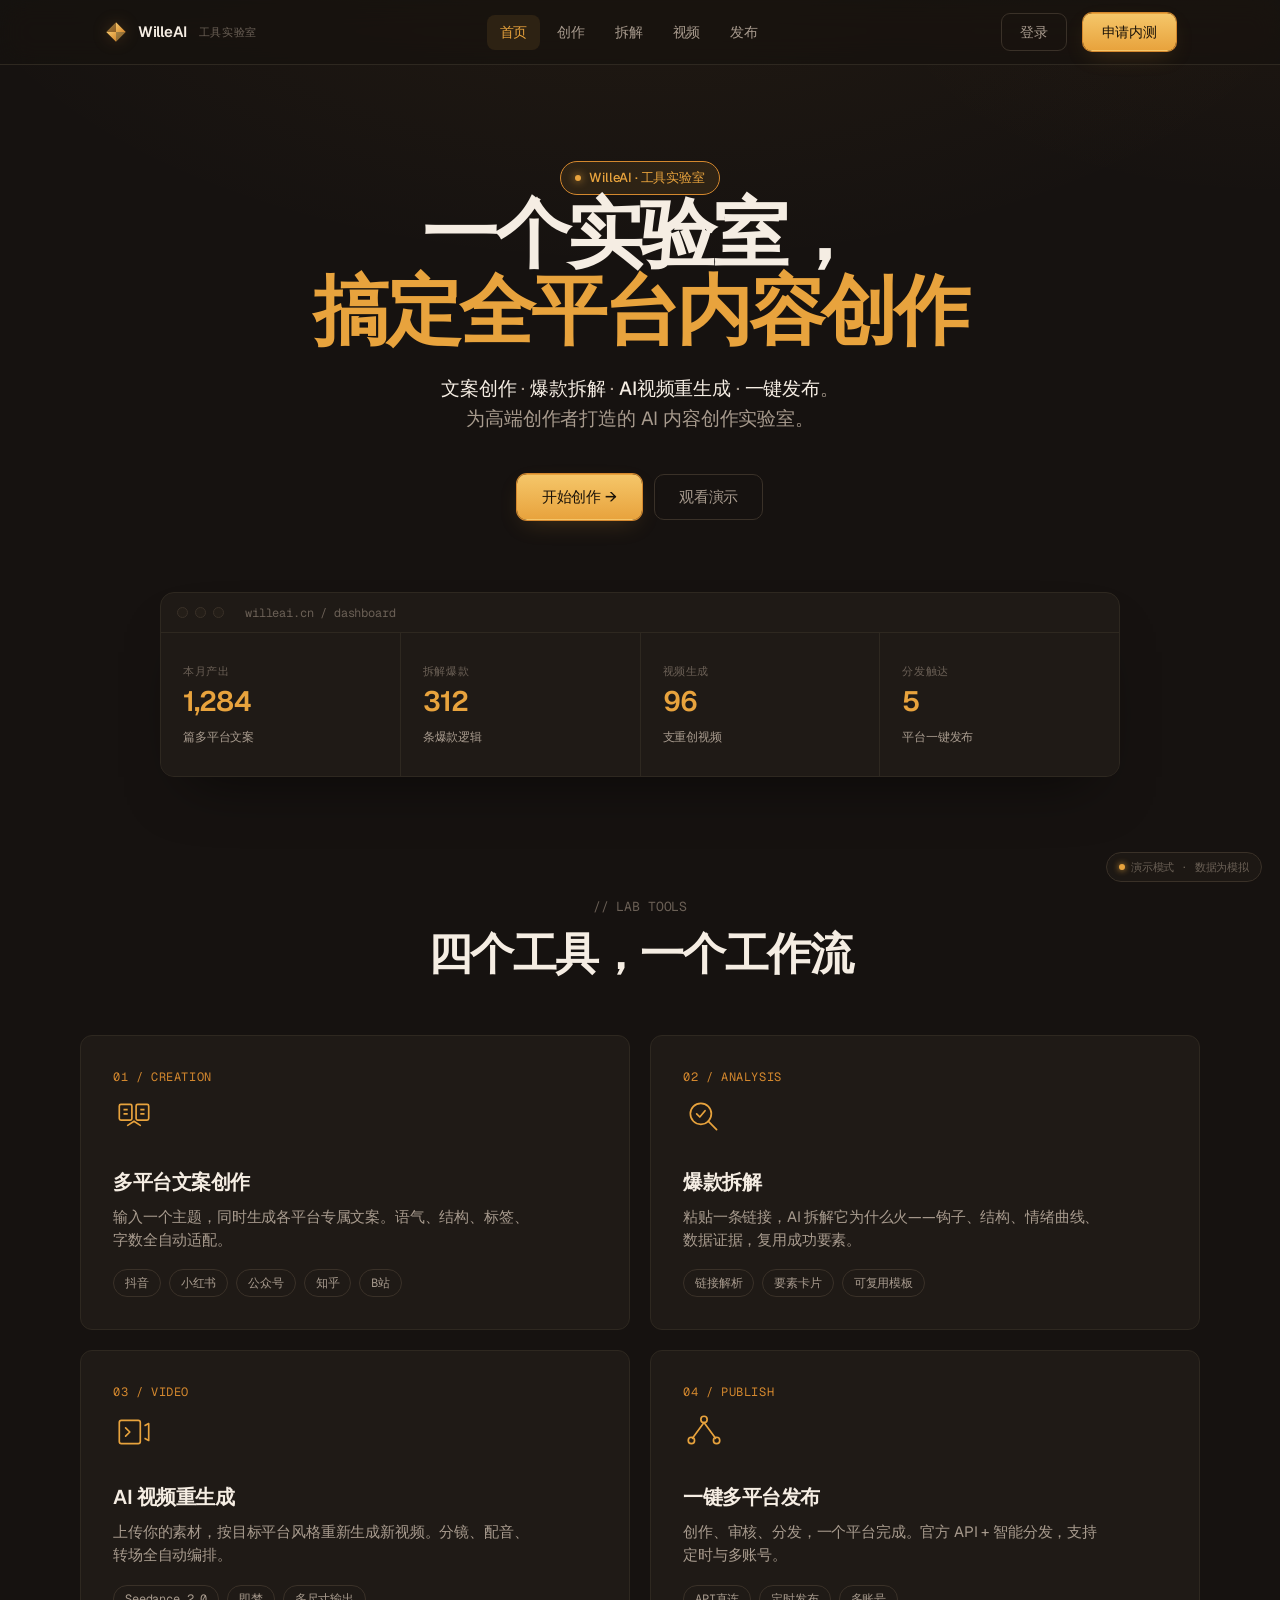
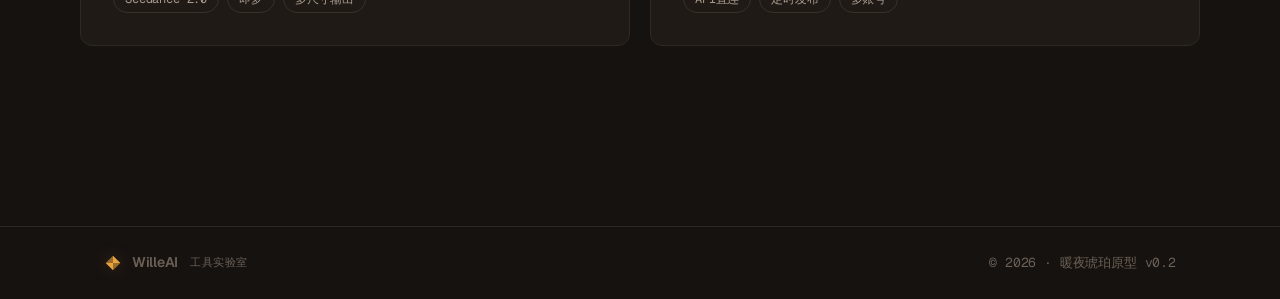
==== commit d7fc02ce: "feat: demo假交互动效 + 战略评估文档 - assets/demo.js: 共享交互库(流式打字/进度条/count-up/依次淡入/toast/演示态浮标) - assets/style." ====
--- a/prototype/index.html
+++ b/prototype/index.html
@@ -88,10 +88,10 @@
       <span class="url">willeai.cn / dashboard</span>
     </div>
     <div class="preview-body">
-      <div class="pv-cell"><div class="k">本月产出</div><div class="v">1,284</div><div class="d">篇多平台文案</div></div>
-      <div class="pv-cell"><div class="k">拆解爆款</div><div class="v">312</div><div class="d">条爆款逻辑</div></div>
-      <div class="pv-cell"><div class="k">视频生成</div><div class="v">96</div><div class="d">支重创视频</div></div>
-      <div class="pv-cell"><div class="k">分发触达</div><div class="v">5</div><div class="d">平台一键发布</div></div>
+      <div class="pv-cell"><div class="k">本月产出</div><div class="v" data-to="1284">0</div><div class="d">篇多平台文案</div></div>
+      <div class="pv-cell"><div class="k">拆解爆款</div><div class="v" data-to="312">0</div><div class="d">条爆款逻辑</div></div>
+      <div class="pv-cell"><div class="k">视频生成</div><div class="v" data-to="96">0</div><div class="d">支重创视频</div></div>
+      <div class="pv-cell"><div class="k">分发触达</div><div class="v" data-to="5" data-suffix="">0</div><div class="d">平台一键发布</div></div>
     </div>
   </div>
 </section>
@@ -166,5 +166,19 @@
   </div>
 </footer>
 
+<script src="assets/demo.js"></script>
+<script>
+  // 首屏数据 count-up（进入视口时触发）
+  const cells=document.querySelectorAll('.pv-cell .v[data-to]');
+  const io=new IntersectionObserver((entries)=>{
+    entries.forEach(e=>{
+      if(e.isIntersecting){
+        Demo.countUp(e.target,parseInt(e.target.dataset.to));
+        io.unobserve(e.target);
+      }
+    });
+  },{threshold:.4});
+  cells.forEach(c=>io.observe(c));
+</script>
 </body>
 </html>
--- a/prototype/assets/style.css
+++ b/prototype/assets/style.css
@@ -151,3 +151,24 @@
   .nav-links{display:none}
   .grid-2,.grid-4{grid-template-columns:1fr}
 }
+
+/* ============================================================
+   Demo 演示动效（配合 assets/demo.js）
+   ============================================================ */
+.spinner{display:inline-block;width:14px;height:14px;border:2px solid currentColor;border-right-color:transparent;border-radius:50%;animation:spin .7s linear infinite;vertical-align:-2px;margin-right:3px}
+@keyframes spin{to{transform:rotate(360deg)}}
+.btn-loading{opacity:.85;cursor:wait}
+
+.typing::after{content:'▋';color:var(--gold);animation:blink 1s step-end infinite;margin-left:1px}
+@keyframes blink{50%{opacity:0}}
+
+.demo-hidden{opacity:0;transform:translateY(14px)}
+.demo-fade-in{animation:fadeUp .5s ease forwards}
+@keyframes fadeUp{to{opacity:1;transform:translateY(0)}}
+
+.demo-toast{position:fixed;bottom:80px;left:50%;transform:translateX(-50%) translateY(20px);background:var(--bg-2);border:1px solid var(--gold-3);color:var(--text);padding:12px 22px;border-radius:10px;font-size:14px;box-shadow:0 12px 32px -8px rgba(0,0,0,.5),0 0 28px -8px var(--glow);opacity:0;transition:.3s;z-index:100;display:flex;align-items:center;gap:8px}
+.demo-toast.show{opacity:1;transform:translateX(-50%) translateY(0)}
+.demo-toast .toast-ic{color:var(--gold);font-weight:700}
+
+.demo-badge{position:fixed;bottom:18px;right:18px;background:rgba(31,26,22,.9);border:1px solid var(--border-2);color:var(--text-3);padding:6px 12px;border-radius:999px;font-size:11px;font-family:'Geist Mono',monospace;backdrop-filter:blur(8px);z-index:90;display:flex;align-items:center;gap:6px}
+.demo-badge .dot{width:6px;height:6px;border-radius:50%;background:var(--gold);box-shadow:0 0 6px var(--gold);animation:blink 2s infinite}
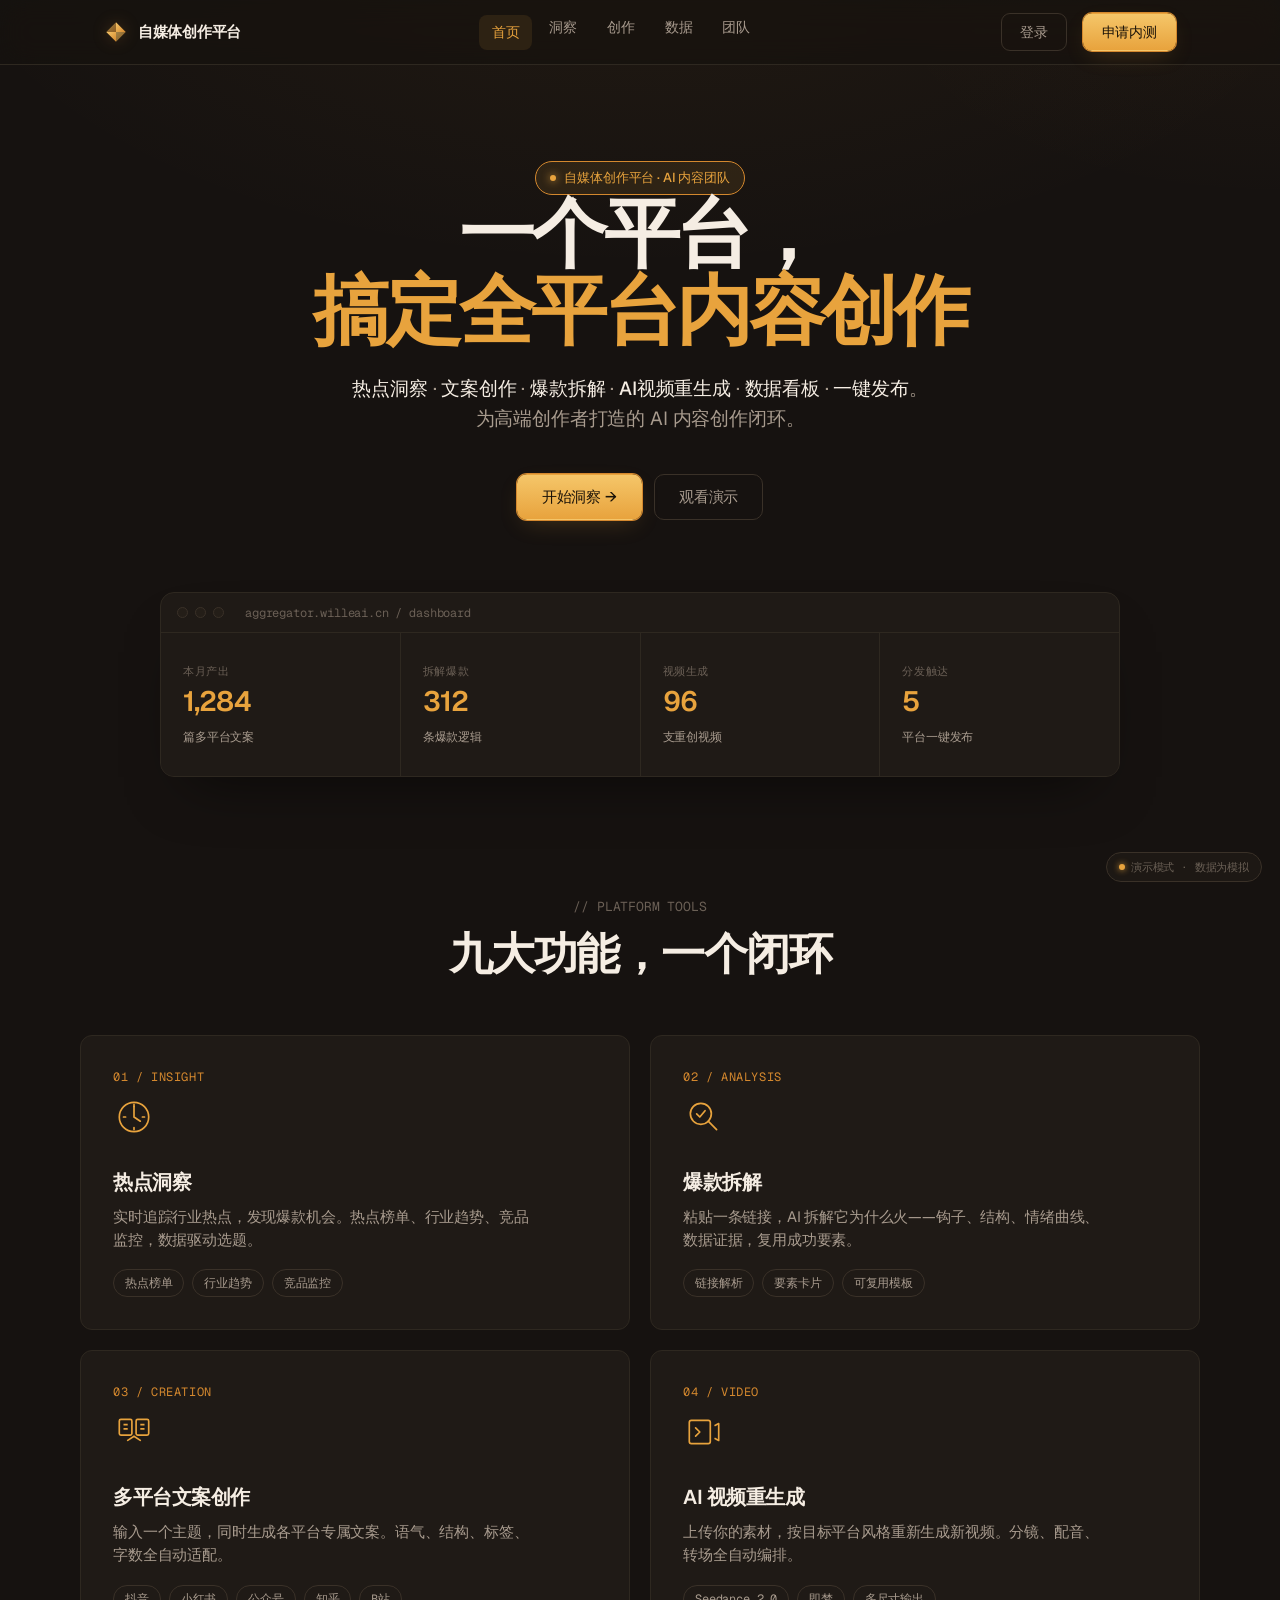
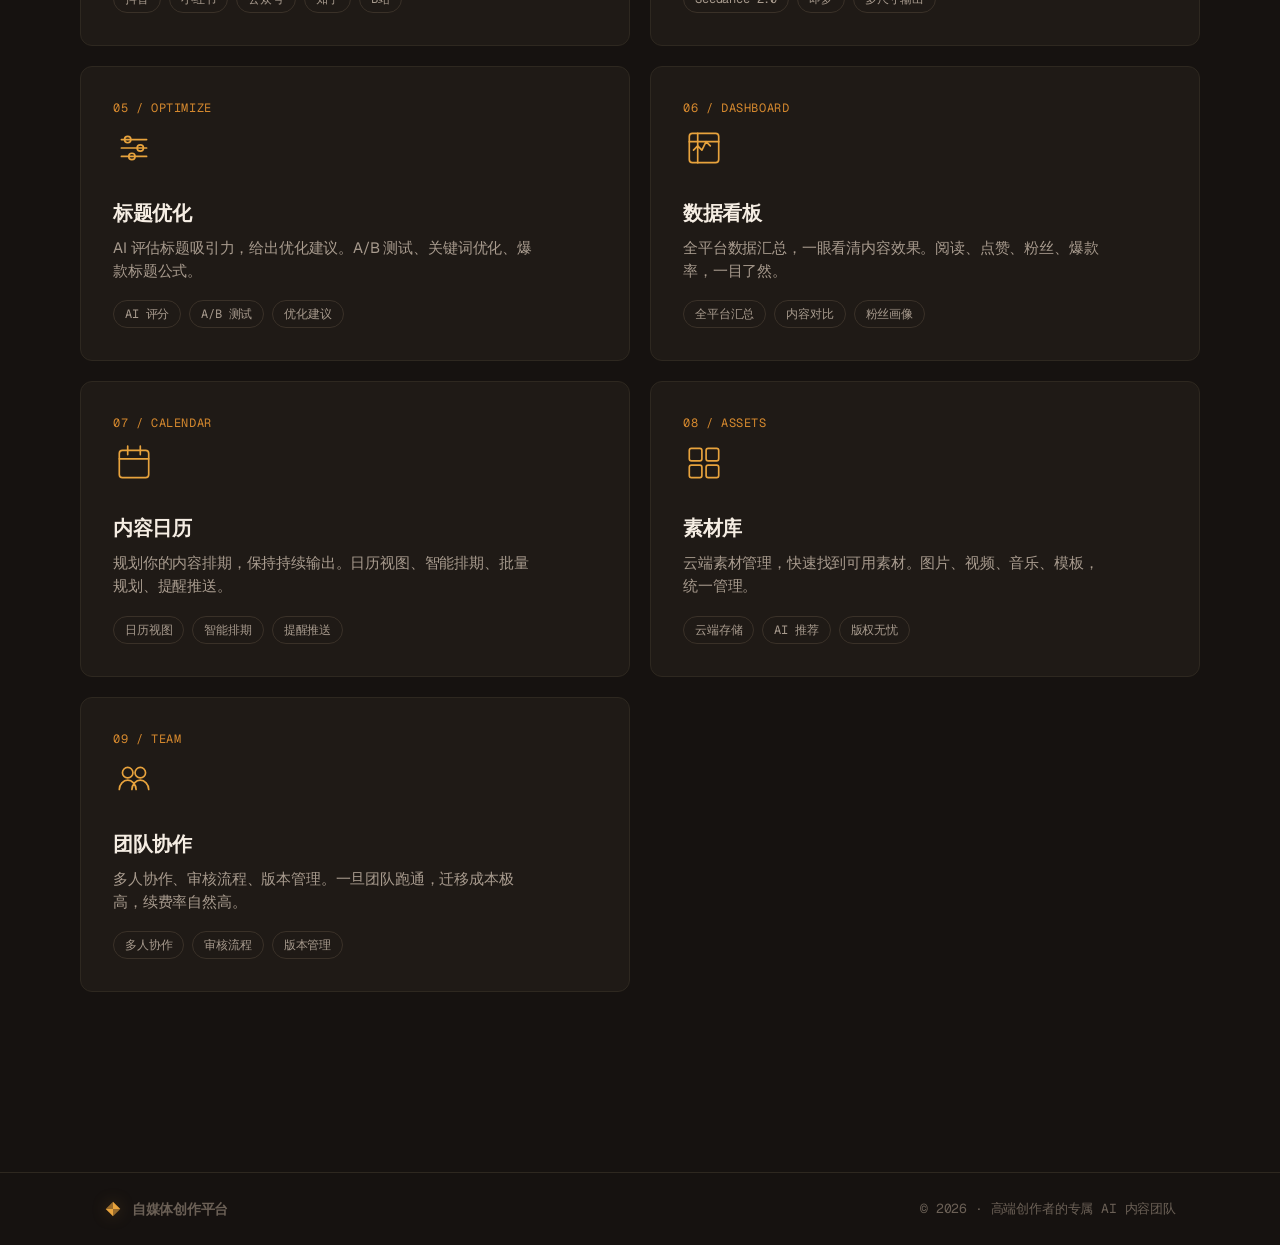
==== commit ea4e5e22: "feat: 新增 7 个功能页面 + 更新导航结构 - 新增热点洞察页面（热点榜单、行业趋势、竞品监控） - 新增数据看板页面（全平台数据汇总、粉丝画像） - 新增内容日历页面（日历视图、排期规划） " ====
--- a/prototype/index.html
+++ b/prototype/index.html
@@ -3,7 +3,7 @@
 <head>
 <meta charset="UTF-8">
 <meta name="viewport" content="width=device-width, initial-scale=1.0">
-<title>WilleAI工具实验室 — 全平台内容创作实验室</title>
+<title>自媒体创作平台 — 全平台内容创作实验室</title>
 <link rel="preconnect" href="https://fonts.googleapis.com">
 <link rel="preconnect" href="https://fonts.gstatic.com" crossorigin>
 <link href="https://fonts.googleapis.com/css2?family=Geist:wght@100..900&family=Geist+Mono:wght@100..900&display=swap" rel="stylesheet">
@@ -53,14 +53,41 @@
         <path d="M16 29 L3 16 L16 16 Z" fill="url(#lg)"/>
         <path d="M3 16 L16 3 L16 16 Z" fill="url(#lg)" opacity=".6"/>
       </svg>
-      WilleAI <span class="sub">工具实验室</span>
+      自媒体创作平台
     </a>
     <div class="nav-links">
       <a href="index.html" class="active">首页</a>
-      <a href="create.html">创作</a>
-      <a href="analyze.html">拆解</a>
-      <a href="video.html">视频</a>
-      <a href="publish.html">发布</a>
+      <div class="nav-item">
+        <a href="insight.html">洞察</a>
+        <div class="dropdown">
+          <a href="insight.html">热点洞察</a>
+          <a href="analyze.html">爆款拆解</a>
+        </div>
+      </div>
+      <div class="nav-item">
+        <a href="create.html">创作</a>
+        <div class="dropdown">
+          <a href="create.html">创作工作台</a>
+          <a href="video.html">视频重生成</a>
+          <a href="optimize.html">标题优化</a>
+        </div>
+      </div>
+      <div class="nav-item">
+        <a href="dashboard.html">数据</a>
+        <div class="dropdown">
+          <a href="dashboard.html">数据看板</a>
+          <a href="calendar.html">内容日历</a>
+          <a href="assets.html">素材库</a>
+          <a href="analysis.html">数据沉淀</a>
+        </div>
+      </div>
+      <div class="nav-item">
+        <a href="team.html">团队</a>
+        <div class="dropdown">
+          <a href="team.html">团队协作</a>
+          <a href="publish.html">发布中心</a>
+        </div>
+      </div>
     </div>
     <div class="nav-right">
       <a href="#" class="btn btn-ghost">登录</a>
@@ -71,21 +98,21 @@
 
 <!-- ========== HERO ========== -->
 <section class="wrap hero">
-  <span class="eyebrow"><span class="dot"></span> WilleAI · 工具实验室</span>
-  <h1>一个实验室，<br><span class="accent">搞定全平台内容创作</span></h1>
+  <span class="eyebrow"><span class="dot"></span> 自媒体创作平台 · AI 内容团队</span>
+  <h1>一个平台，<br><span class="accent">搞定全平台内容创作</span></h1>
   <p class="sub">
-    <b>文案创作</b> · <b>爆款拆解</b> · <b>AI视频重生成</b> · <b>一键发布</b>。<br>
-    为高端创作者打造的 AI 内容创作实验室。
+    <b>热点洞察</b> · <b>文案创作</b> · <b>爆款拆解</b> · <b>AI视频重生成</b> · <b>数据看板</b> · <b>一键发布</b>。<br>
+    为高端创作者打造的 AI 内容创作闭环。
   </p>
   <div class="cta-row">
-    <a href="create.html" class="btn btn-gold btn-lg">开始创作 →</a>
+    <a href="insight.html" class="btn btn-gold btn-lg">开始洞察 →</a>
     <a href="#" class="btn btn-ghost btn-lg">观看演示</a>
   </div>
 
   <div class="preview">
     <div class="preview-bar">
       <i></i><i></i><i></i>
-      <span class="url">willeai.cn / dashboard</span>
+      <span class="url">aggregator.willeai.cn / dashboard</span>
     </div>
     <div class="preview-body">
       <div class="pv-cell"><div class="k">本月产出</div><div class="v" data-to="1284">0</div><div class="d">篇多平台文案</div></div>
@@ -99,14 +126,36 @@
 <!-- ========== FEATURES ========== -->
 <section class="wrap features">
   <div class="section-head">
-    <div class="label">// LAB TOOLS</div>
-    <h2>四个工具，一个工作流</h2>
+    <div class="label">// PLATFORM TOOLS</div>
+    <h2>九大功能，一个闭环</h2>
   </div>
 
   <div class="grid-2">
 
+    <a href="insight.html" class="card card-hover feat-card">
+      <div class="num">01 / INSIGHT</div>
+      <svg class="ico" viewBox="0 0 40 40" fill="none" stroke="currentColor" stroke-width="1.6">
+        <circle cx="20" cy="20" r="14"/><path d="M20 10v10l6 4" stroke-linecap="round"/>
+        <path d="M10 20h2M28 20h2M20 10v-2M20 30v2" stroke-linecap="round"/>
+      </svg>
+      <h3>热点洞察</h3>
+      <p>实时追踪行业热点，发现爆款机会。热点榜单、行业趋势、竞品监控，数据驱动选题。</p>
+      <div class="tags"><span class="tag">热点榜单</span><span class="tag">行业趋势</span><span class="tag">竞品监控</span></div>
+    </a>
+
+    <a href="analyze.html" class="card card-hover feat-card">
+      <div class="num">02 / ANALYSIS</div>
+      <svg class="ico" viewBox="0 0 40 40" fill="none" stroke="currentColor" stroke-width="1.6">
+        <circle cx="17" cy="17" r="10"/><path d="M24 24l8 8" stroke-linecap="round"/>
+        <path d="M13 17l3 3 5-6" stroke-linecap="round" stroke-linejoin="round"/>
+      </svg>
+      <h3>爆款拆解</h3>
+      <p>粘贴一条链接，AI 拆解它为什么火——钩子、结构、情绪曲线、数据证据，复用成功要素。</p>
+      <div class="tags"><span class="tag">链接解析</span><span class="tag">要素卡片</span><span class="tag">可复用模板</span></div>
+    </a>
+
     <a href="create.html" class="card card-hover feat-card">
-      <div class="num">01 / CREATION</div>
+      <div class="num">03 / CREATION</div>
       <svg class="ico" viewBox="0 0 40 40" fill="none" stroke="currentColor" stroke-width="1.6">
         <rect x="6" y="8" width="12" height="15" rx="1.5"/><rect x="22" y="8" width="12" height="15" rx="1.5"/>
         <path d="M10 13h4 M10 17h4 M26 13h4 M26 17h4"/><path d="M14 28l6-4 6 4" stroke-linecap="round"/>
@@ -116,19 +165,8 @@
       <div class="tags"><span class="tag">抖音</span><span class="tag">小红书</span><span class="tag">公众号</span><span class="tag">知乎</span><span class="tag">B站</span></div>
     </a>
 
-    <a href="analyze.html" class="card card-hover feat-card">
-      <div class="num">02 / ANALYSIS</div>
-      <svg class="ico" viewBox="0 0 40 40" fill="none" stroke="currentColor" stroke-width="1.6">
-        <circle cx="17" cy="17" r="10"/><path d="M24 24l8 8" stroke-linecap="round"/>
-        <path d="M13 17l3 3 5-6" stroke-linecap="round" stroke-linejoin="round"/>
-      </svg>
-      <h3>爆款拆解</h3>
-      <p>粘贴一条链接，AI 拆解它为什么火——钩子、结构、情绪曲线、数据证据，复用成功要素。</p>
-      <div class="tags"><span class="tag">链接解析</span><span class="tag">要素卡片</span><span class="tag">可复用模板</span></div>
-    </a>
-
     <a href="video.html" class="card card-hover feat-card">
-      <div class="num">03 / VIDEO</div>
+      <div class="num">04 / VIDEO</div>
       <svg class="ico" viewBox="0 0 40 40" fill="none" stroke="currentColor" stroke-width="1.6">
         <rect x="6" y="9" width="20" height="22" rx="2"/><path d="M12 16l4 4-4 4" stroke-linecap="round" stroke-linejoin="round"/>
         <path d="M30 14l4-2v16l-4-2" stroke-linejoin="round"/>
@@ -138,15 +176,59 @@
       <div class="tags"><span class="tag">Seedance 2.0</span><span class="tag">即梦</span><span class="tag">多尺寸输出</span></div>
     </a>
 
-    <a href="publish.html" class="card card-hover feat-card">
-      <div class="num">04 / PUBLISH</div>
-      <svg class="ico" viewBox="0 0 40 40" fill="none" stroke="currentColor" stroke-width="1.6">
-        <circle cx="20" cy="8" r="3"/><circle cx="8" cy="28" r="3"/><circle cx="32" cy="28" r="3"/>
-        <path d="M20 11L9 26 M20 11l11 15" stroke-linecap="round"/>
-      </svg>
-      <h3>一键多平台发布</h3>
-      <p>创作、审核、分发，一个平台完成。官方 API + 智能分发，支持定时与多账号。</p>
-      <div class="tags"><span class="tag">API直连</span><span class="tag">定时发布</span><span class="tag">多账号</span></div>
+    <a href="optimize.html" class="card card-hover feat-card">
+      <div class="num">05 / OPTIMIZE</div>
+      <svg class="ico" viewBox="0 0 40 40" fill="none" stroke="currentColor" stroke-width="1.6">
+        <path d="M8 20h24M8 12h24M8 28h24" stroke-linecap="round"/>
+        <circle cx="14" cy="12" r="3"/><circle cx="26" cy="20" r="3"/><circle cx="18" cy="28" r="3"/>
+      </svg>
+      <h3>标题优化</h3>
+      <p>AI 评估标题吸引力，给出优化建议。A/B 测试、关键词优化、爆款标题公式。</p>
+      <div class="tags"><span class="tag">AI 评分</span><span class="tag">A/B 测试</span><span class="tag">优化建议</span></div>
+    </a>
+
+    <a href="dashboard.html" class="card card-hover feat-card">
+      <div class="num">06 / DASHBOARD</div>
+      <svg class="ico" viewBox="0 0 40 40" fill="none" stroke="currentColor" stroke-width="1.6">
+        <rect x="6" y="6" width="28" height="28" rx="3"/><path d="M6 14h28M14 6v28" stroke-linecap="round"/>
+        <path d="M10 22l4-4 4 4 4-8 4 4" stroke-linecap="round" stroke-linejoin="round"/>
+      </svg>
+      <h3>数据看板</h3>
+      <p>全平台数据汇总，一眼看清内容效果。阅读、点赞、粉丝、爆款率，一目了然。</p>
+      <div class="tags"><span class="tag">全平台汇总</span><span class="tag">内容对比</span><span class="tag">粉丝画像</span></div>
+    </a>
+
+    <a href="calendar.html" class="card card-hover feat-card">
+      <div class="num">07 / CALENDAR</div>
+      <svg class="ico" viewBox="0 0 40 40" fill="none" stroke="currentColor" stroke-width="1.6">
+        <rect x="6" y="8" width="28" height="26" rx="3"/><path d="M6 16h28" stroke-linecap="round"/>
+        <path d="M14 4v8M26 4v8" stroke-linecap="round"/>
+      </svg>
+      <h3>内容日历</h3>
+      <p>规划你的内容排期，保持持续输出。日历视图、智能排期、批量规划、提醒推送。</p>
+      <div class="tags"><span class="tag">日历视图</span><span class="tag">智能排期</span><span class="tag">提醒推送</span></div>
+    </a>
+
+    <a href="assets.html" class="card card-hover feat-card">
+      <div class="num">08 / ASSETS</div>
+      <svg class="ico" viewBox="0 0 40 40" fill="none" stroke="currentColor" stroke-width="1.6">
+        <rect x="6" y="6" width="12" height="12" rx="2"/><rect x="22" y="6" width="12" height="12" rx="2"/>
+        <rect x="6" y="22" width="12" height="12" rx="2"/><rect x="22" y="22" width="12" height="12" rx="2"/>
+      </svg>
+      <h3>素材库</h3>
+      <p>云端素材管理，快速找到可用素材。图片、视频、音乐、模板，统一管理。</p>
+      <div class="tags"><span class="tag">云端存储</span><span class="tag">AI 推荐</span><span class="tag">版权无忧</span></div>
+    </a>
+
+    <a href="team.html" class="card card-hover feat-card">
+      <div class="num">09 / TEAM</div>
+      <svg class="ico" viewBox="0 0 40 40" fill="none" stroke="currentColor" stroke-width="1.6">
+        <circle cx="14" cy="14" r="5"/><circle cx="26" cy="14" r="5"/>
+        <path d="M6 30c0-5 4-9 8-9s8 4 8 9M18 30c0-5 4-9 8-9s8 4 8 9" stroke-linecap="round"/>
+      </svg>
+      <h3>团队协作</h3>
+      <p>多人协作、审核流程、版本管理。一旦团队跑通，迁移成本极高，续费率自然高。</p>
+      <div class="tags"><span class="tag">多人协作</span><span class="tag">审核流程</span><span class="tag">版本管理</span></div>
     </a>
 
   </div>
@@ -160,9 +242,9 @@
         <path d="M16 3 L29 16 L16 16 Z"/><path d="M29 16 L16 29 L16 16 Z" opacity=".6"/>
         <path d="M16 29 L3 16 L16 16 Z"/><path d="M3 16 L16 3 L16 16 Z" opacity=".6"/>
       </svg>
-      WilleAI <span class="sub">工具实验室</span>
-    </div>
-    <div class="mono">© 2026 · 暖夜琥珀原型 v0.2</div>
+      自媒体创作平台
+    </div>
+    <div class="mono">© 2026 · 高端创作者的专属 AI 内容团队</div>
   </div>
 </footer>
 
--- a/prototype/assets/style.css
+++ b/prototype/assets/style.css
@@ -69,6 +69,22 @@
 }
 .nav-links a:hover{color:var(--text);background:var(--bg-3)}
 .nav-links a.active{color:var(--gold);background:var(--glow-soft)}
+
+/* 下拉菜单 */
+.nav-item{position:relative}
+.nav-item .dropdown{
+  display:none;position:absolute;top:100%;left:0;min-width:160px;
+  background:var(--bg-2);border:1px solid var(--border);border-radius:10px;
+  padding:6px;margin-top:4px;box-shadow:0 12px 32px -8px rgba(0,0,0,.5);
+  z-index:100;
+}
+.nav-item:hover .dropdown{display:block}
+.dropdown a{
+  display:block;font-size:13px;color:var(--text-2);padding:8px 12px;border-radius:7px;
+  transition:var(--ease);white-space:nowrap;
+}
+.dropdown a:hover{color:var(--text);background:var(--bg-3)}
+.dropdown a.active{color:var(--gold);background:var(--glow-soft)}
 .nav-right{display:flex;align-items:center;gap:16px}
 
 /* ---------- Button ---------- */
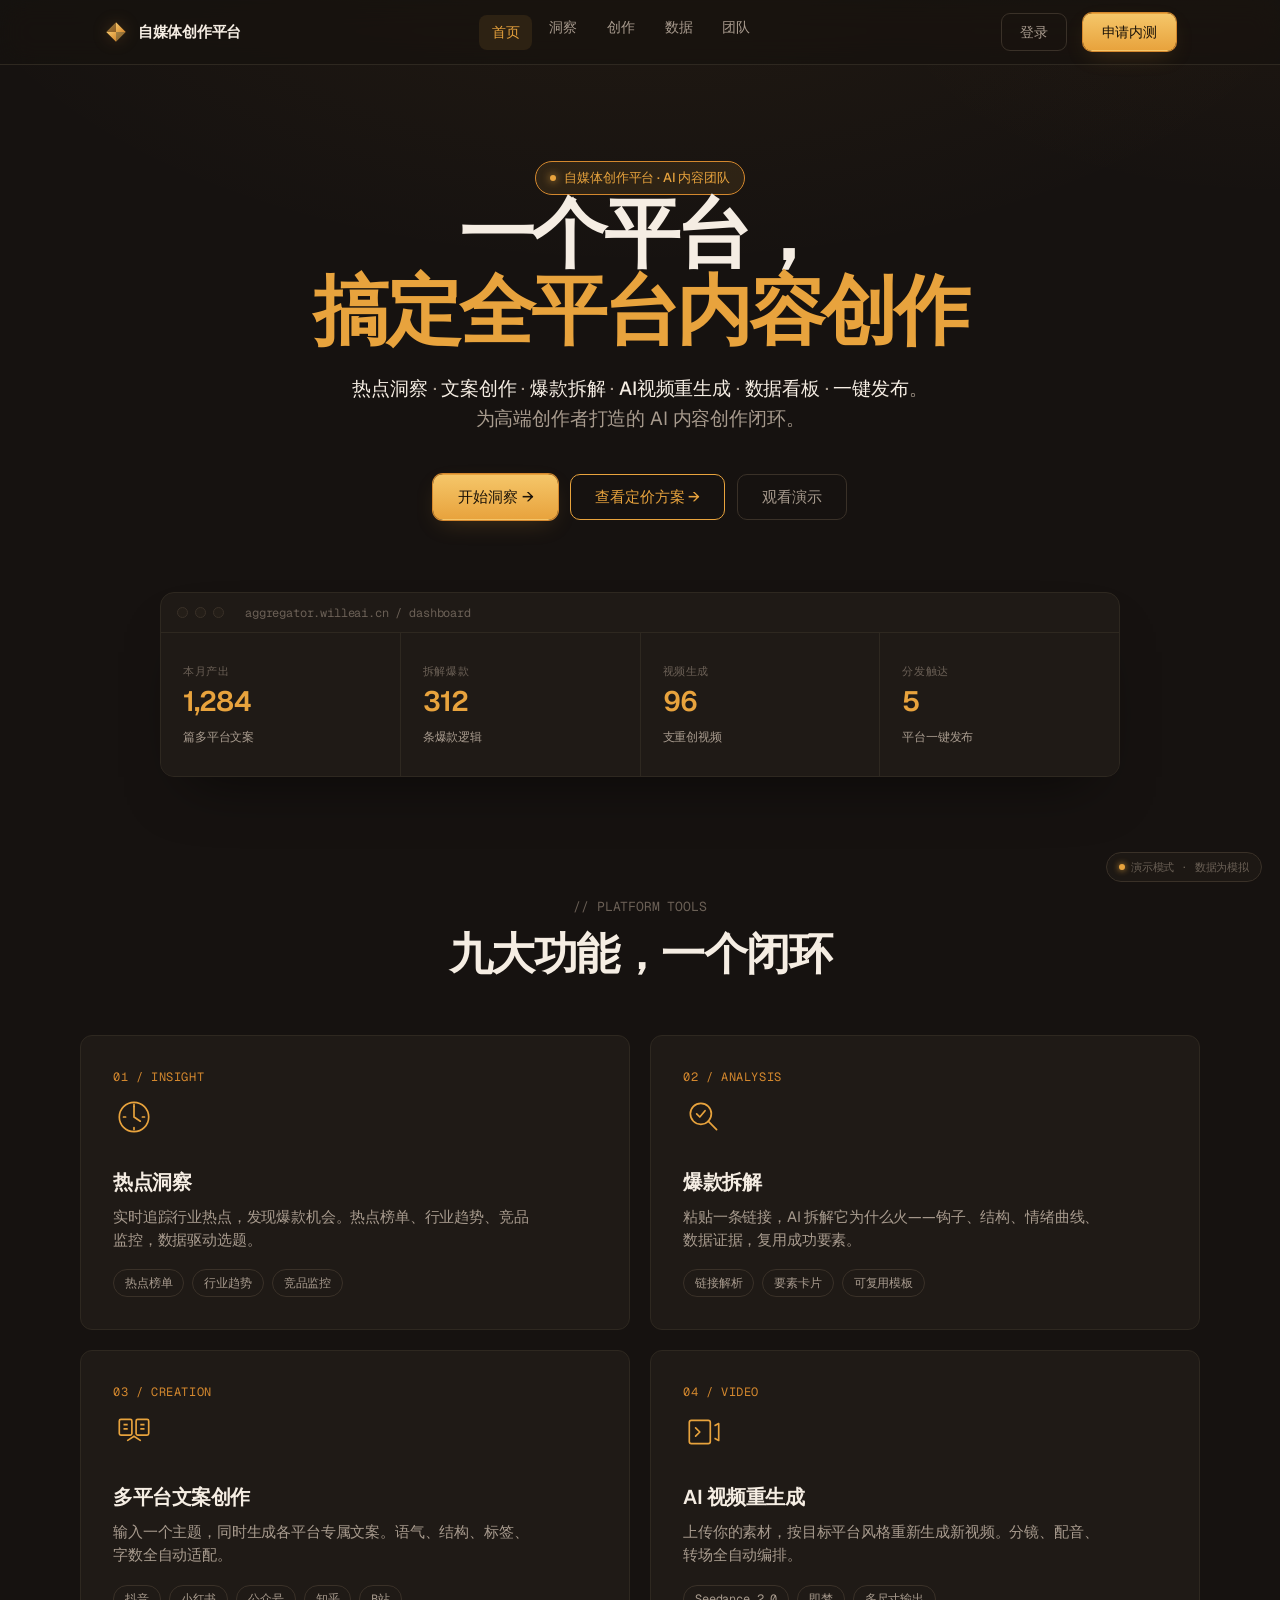
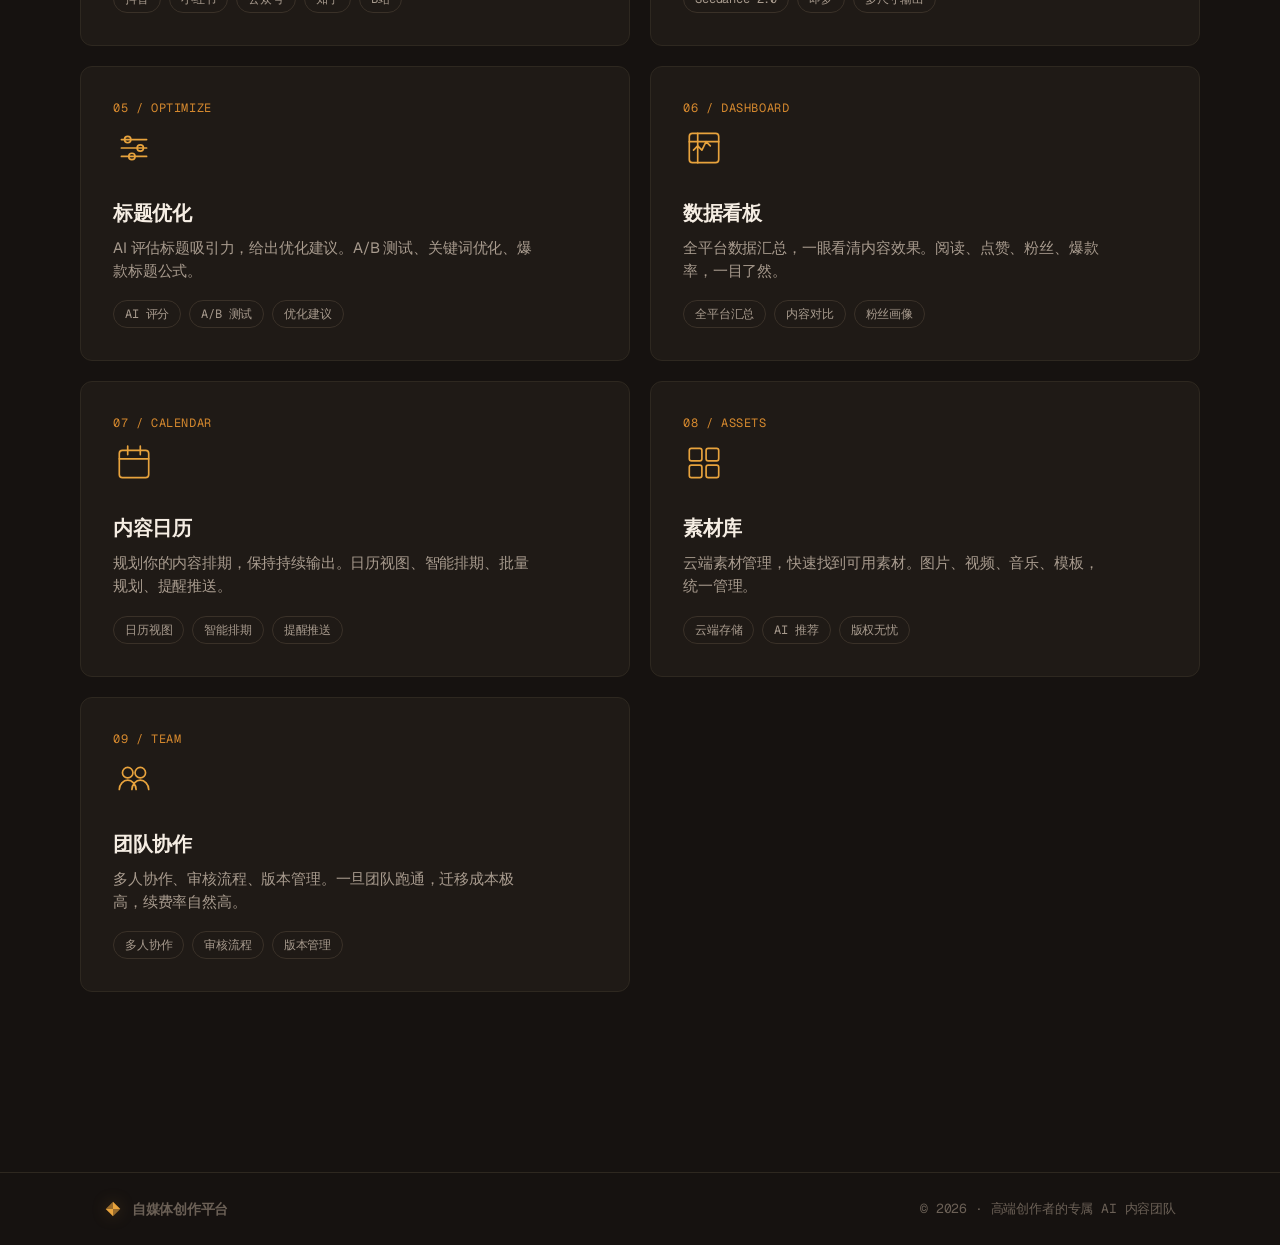
==== commit ecb06b69: "docs: add Chinese README" ====
--- a/prototype/index.html
+++ b/prototype/index.html
@@ -86,6 +86,7 @@
         <div class="dropdown">
           <a href="team.html">团队协作</a>
           <a href="publish.html">发布中心</a>
+          <a href="pricing.html" style="color:var(--gold)">定价方案</a>
         </div>
       </div>
     </div>
@@ -106,6 +107,7 @@
   </p>
   <div class="cta-row">
     <a href="insight.html" class="btn btn-gold btn-lg">开始洞察 →</a>
+    <a href="pricing.html" class="btn btn-ghost btn-lg" style="border-color:var(--gold);color:var(--gold)">查看定价方案 →</a>
     <a href="#" class="btn btn-ghost btn-lg">观看演示</a>
   </div>
 
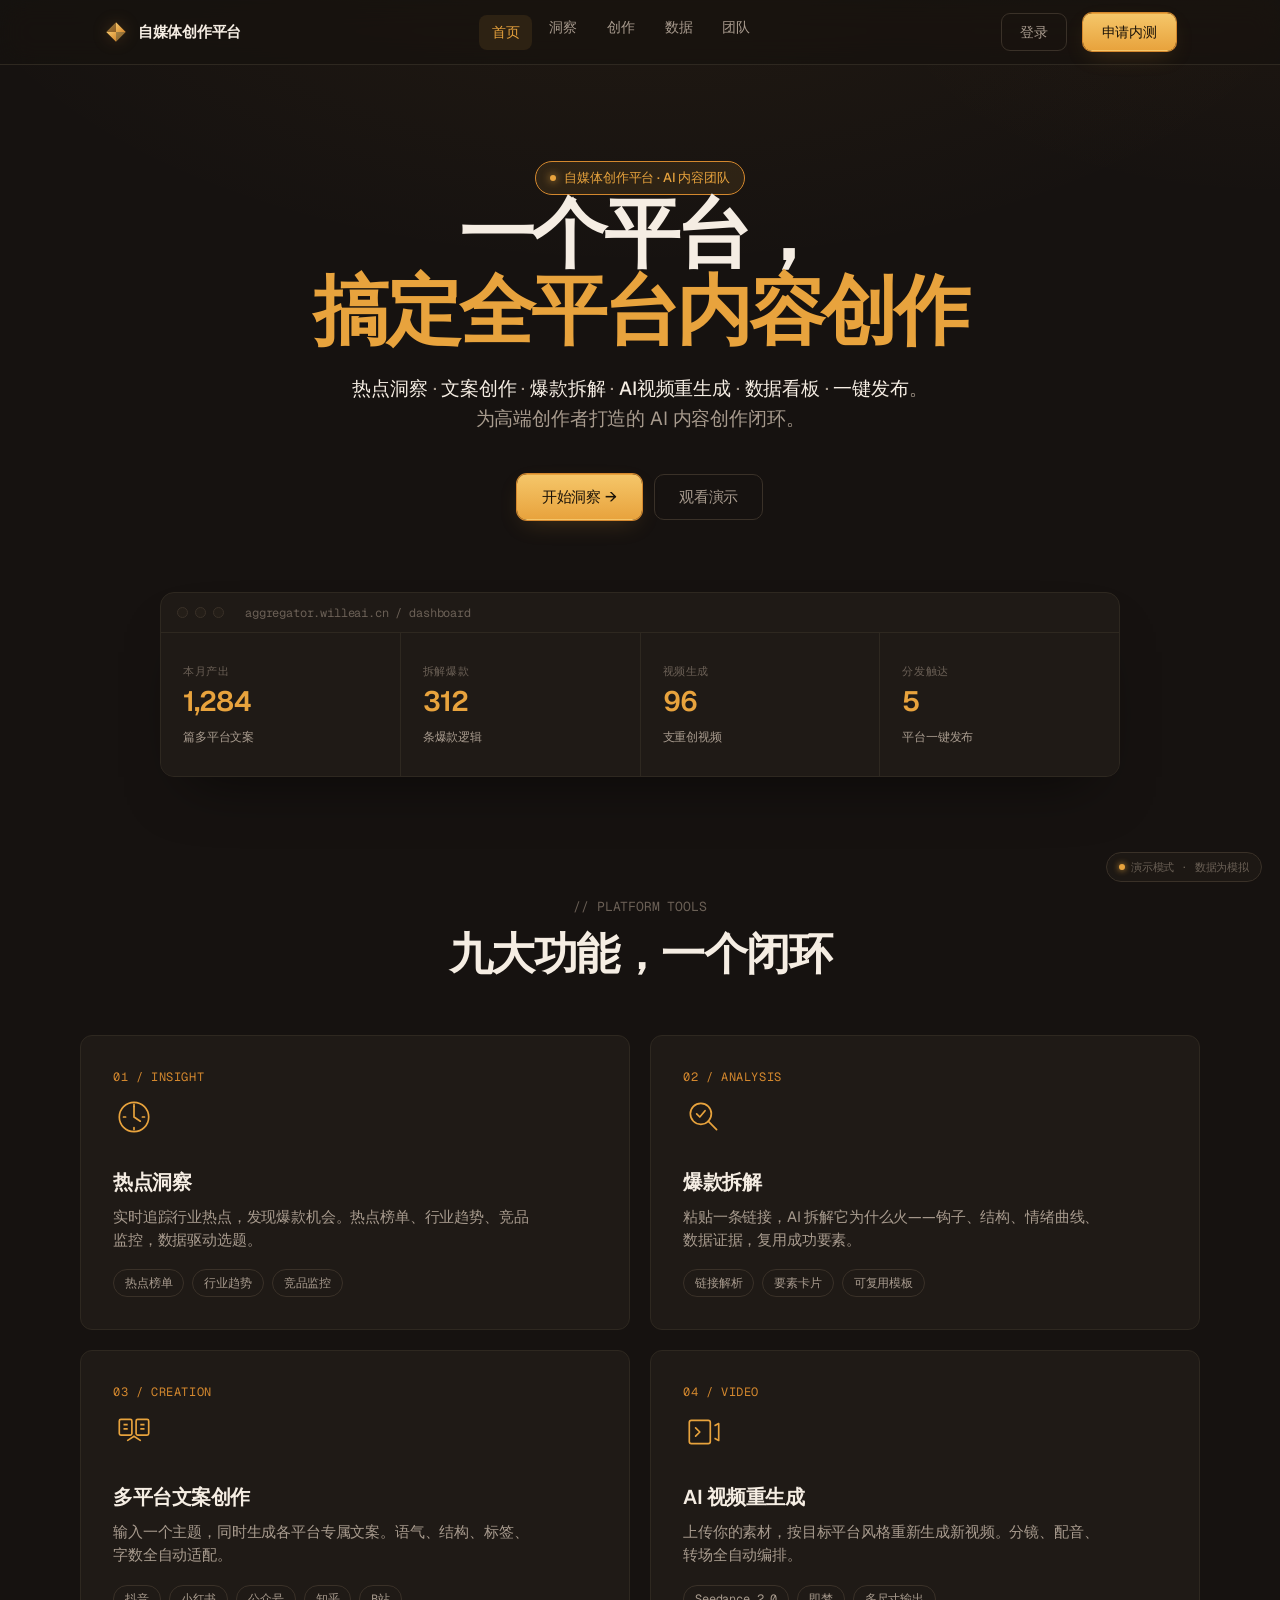
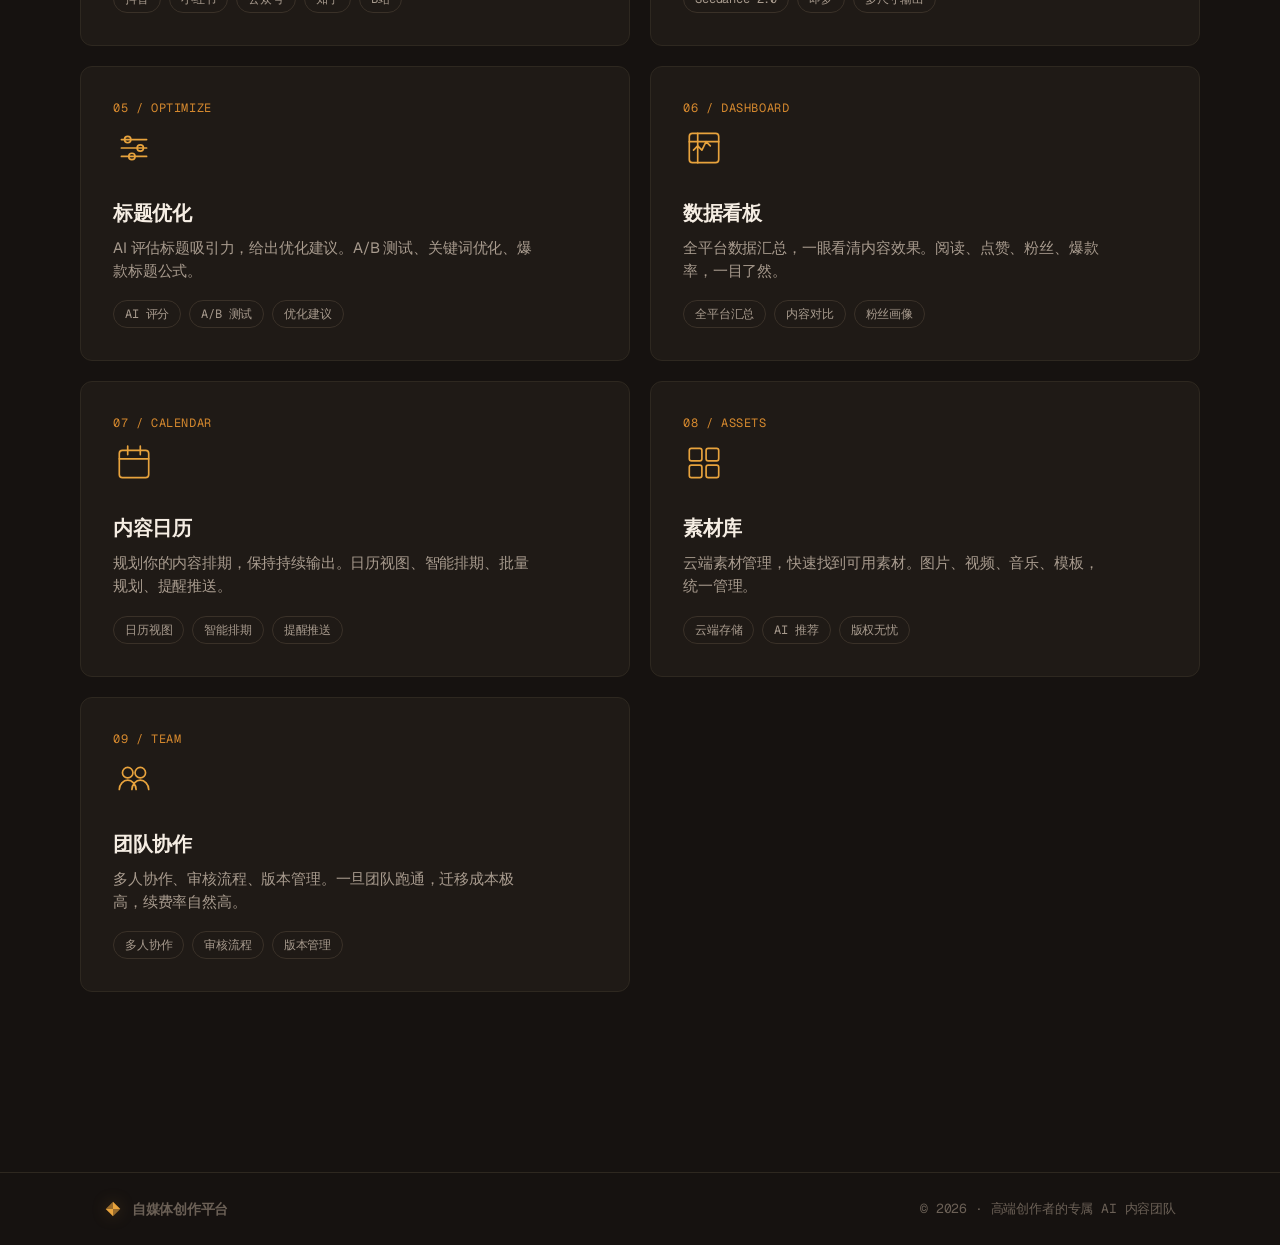
==== commit 796041ac: "chore: keep README commit scoped" ====
--- a/prototype/index.html
+++ b/prototype/index.html
@@ -86,7 +86,6 @@
         <div class="dropdown">
           <a href="team.html">团队协作</a>
           <a href="publish.html">发布中心</a>
-          <a href="pricing.html" style="color:var(--gold)">定价方案</a>
         </div>
       </div>
     </div>
@@ -107,7 +106,6 @@
   </p>
   <div class="cta-row">
     <a href="insight.html" class="btn btn-gold btn-lg">开始洞察 →</a>
-    <a href="pricing.html" class="btn btn-ghost btn-lg" style="border-color:var(--gold);color:var(--gold)">查看定价方案 →</a>
     <a href="#" class="btn btn-ghost btn-lg">观看演示</a>
   </div>
 
